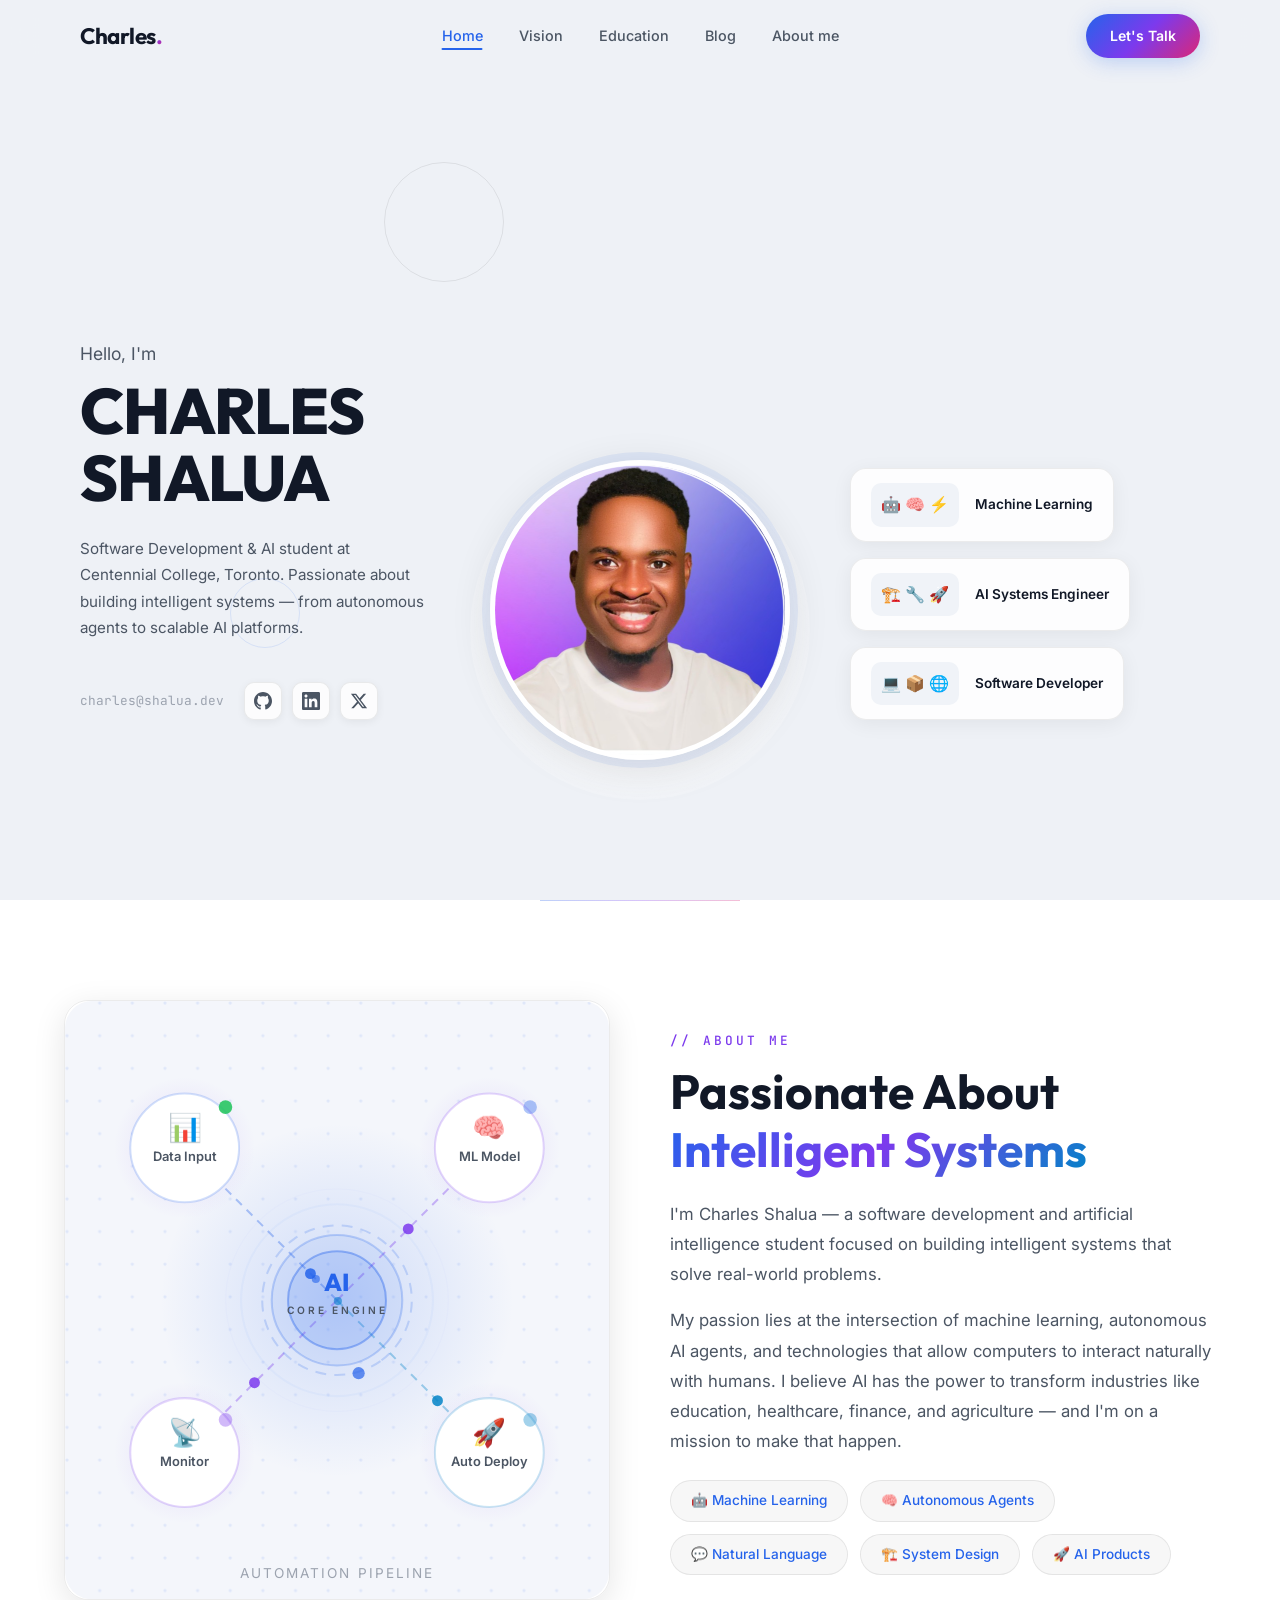
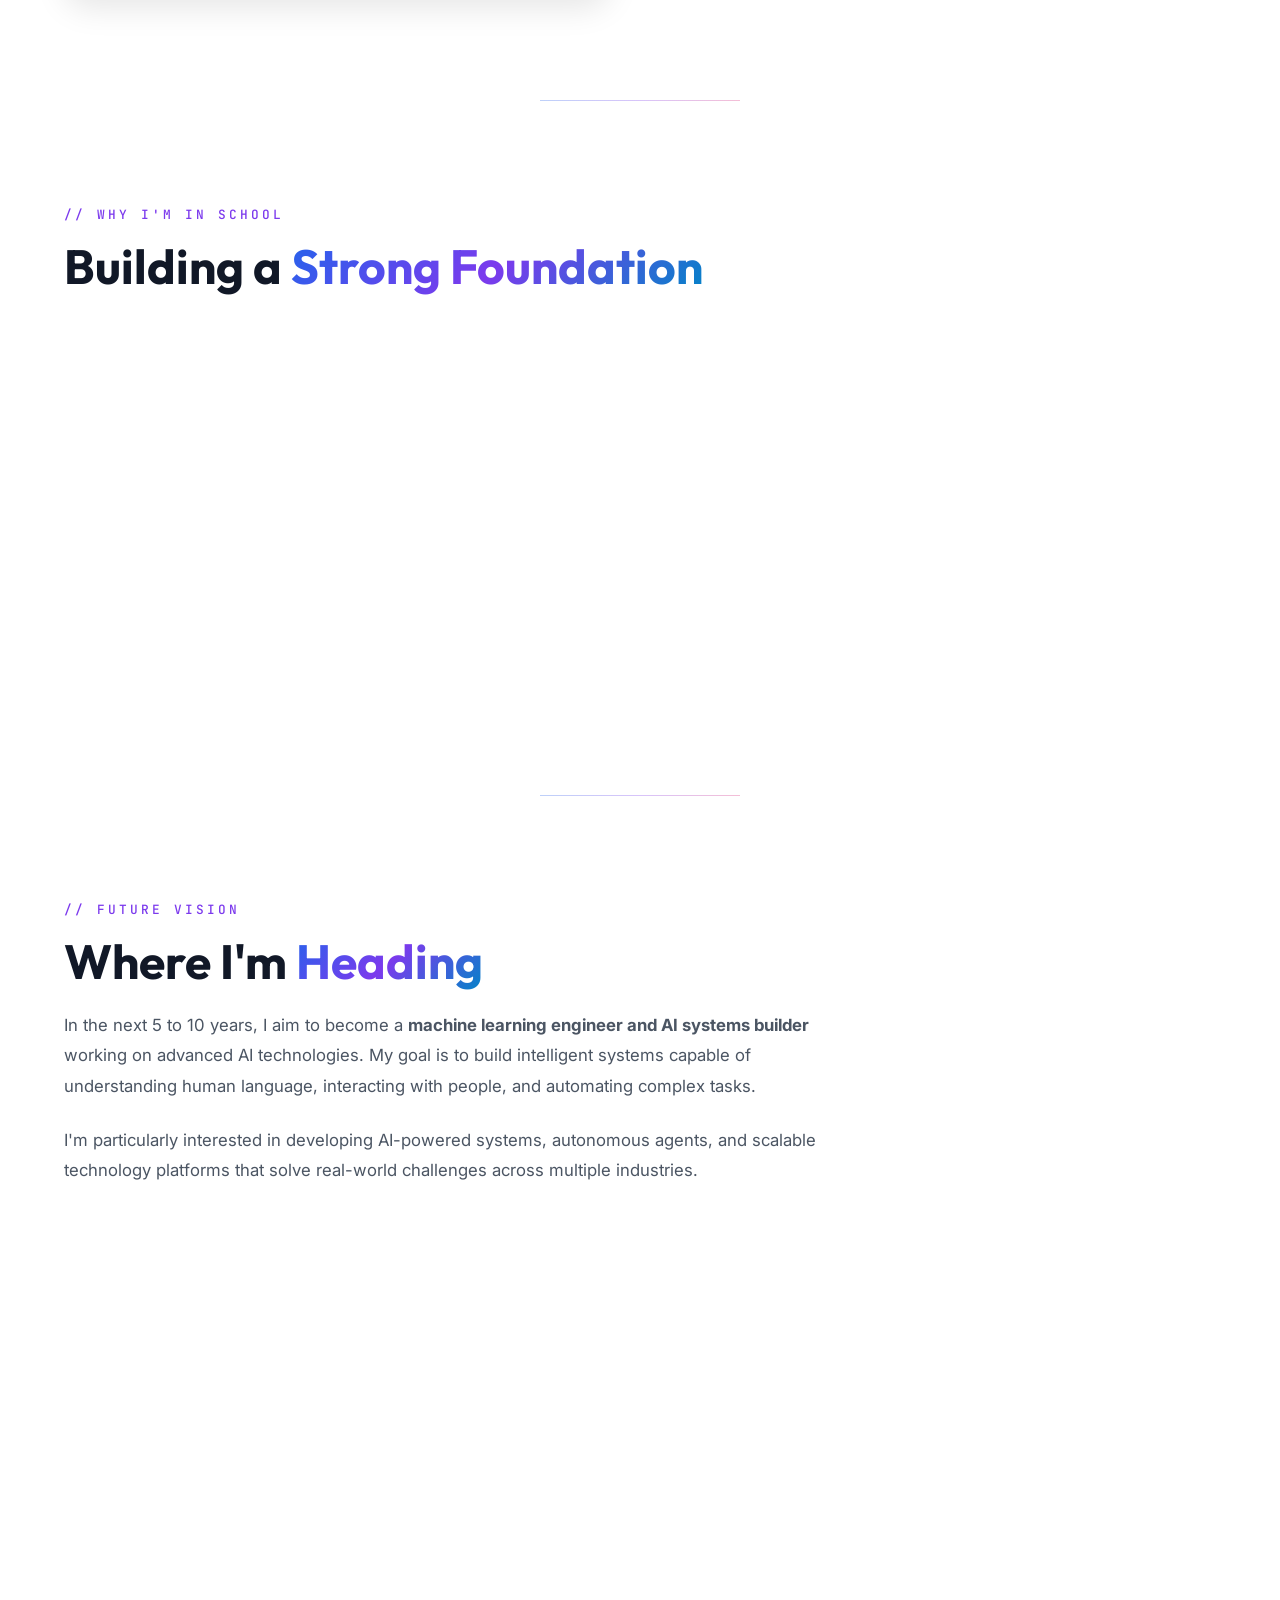
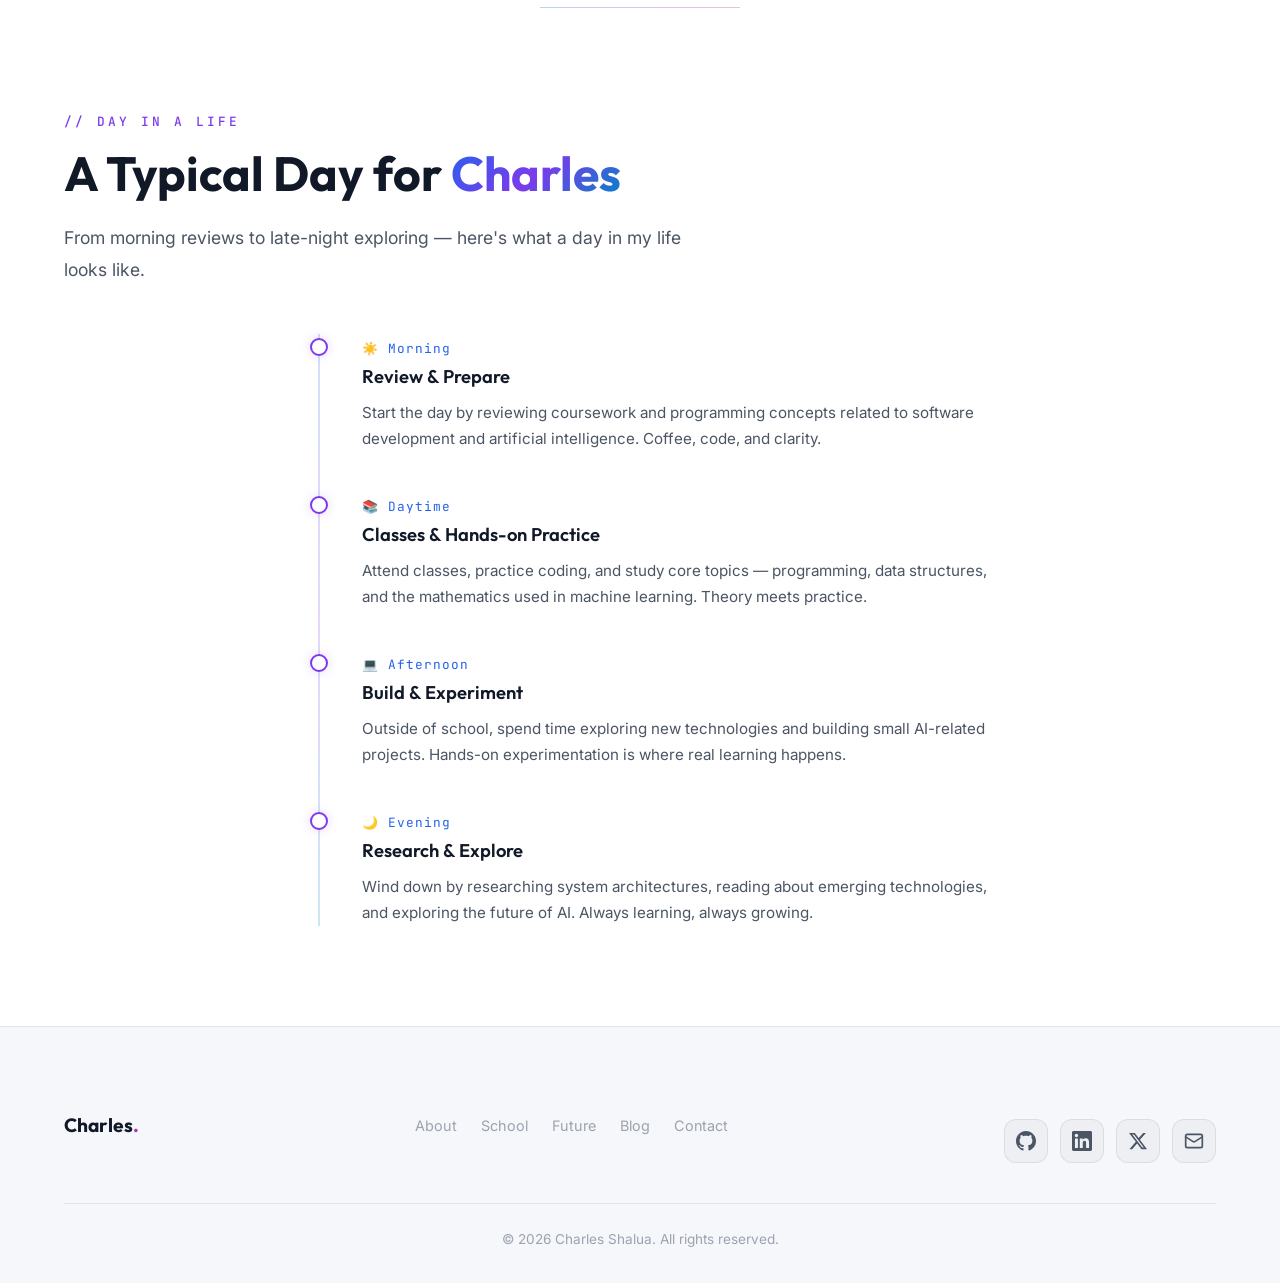
==== index.html @ 139188e3 "Initial commit — Charles Shalua Personal Website - Landing page with 3-column hero, automation anima" ====
<!DOCTYPE html>
<html lang="en">
<head>
  <meta charset="UTF-8">
  <meta name="viewport" content="width=device-width, initial-scale=1.0">
  <meta name="description" content="Charles Shalua — Software Development & AI student at Centennial College. Building intelligent systems that solve real-world problems.">
  <meta name="keywords" content="Charles Shalua, AI, Machine Learning, Software Development, Centennial College, Portfolio">
  <title>Charles Shalua — AI & Software Developer</title>
  <link rel="stylesheet" href="css/style.css">
  <!-- Emoji favicon -->
  <link rel="icon" href="data:image/svg+xml,<svg xmlns='http://www.w3.org/2000/svg' viewBox='0 0 100 100'><text y='.9em' font-size='90'>⚡</text></svg>">
</head>
<body>

  <!-- ===================== NAVIGATION ===================== -->
  <nav class="nav" id="nav">
    <div class="nav-inner">
      <a href="index.html" class="nav-logo">Charles<span>.</span></a>
      <ul class="nav-links" id="navLinks">
        <li><a href="#hero" class="active">Home</a></li>
        <li><a href="#future">Vision</a></li>
        <li><a href="#school">Education</a></li>
        <li><a href="blog.html">Blog</a></li>
        <li><a href="#about">About me</a></li>
      </ul>
      <a href="contact.html" class="btn btn-primary nav-cta">Let's Talk</a>
      <button class="nav-toggle" id="navToggle" aria-label="Toggle navigation">
        <span></span>
        <span></span>
        <span></span>
      </button>
    </div>
  </nav>

  <main id="main-content">

  <!-- ===================== HERO SECTION ===================== -->
  <section class="hero" id="hero">

    <!-- Decorative floating rings -->
    <div class="hero-ring hero-ring-1"></div>
    <div class="hero-ring hero-ring-2"></div>

    <!-- Left: Text content -->
    <div class="hero-left">
      <p class="hero-greeting">Hello, I'm</p>
      <h1 class="hero-name">CHARLES<br>SHALUA</h1>
      <p class="hero-bio">
        Software Development & AI student at Centennial College, Toronto. Passionate about building intelligent systems — from autonomous agents to scalable AI platforms.
      </p>
      <div class="hero-bottom-row">
        <span class="hero-email">charles@shalua.dev</span>
        <div class="hero-socials">
          <a href="#" class="hero-social-link" title="GitHub" aria-label="GitHub">
            <svg width="18" height="18" viewBox="0 0 24 24" fill="currentColor"><path d="M12 0c-6.626 0-12 5.373-12 12 0 5.302 3.438 9.8 8.207 11.387.599.111.793-.261.793-.577v-2.234c-3.338.726-4.033-1.416-4.033-1.416-.546-1.387-1.333-1.756-1.333-1.756-1.089-.745.083-.729.083-.729 1.205.084 1.839 1.237 1.839 1.237 1.07 1.834 2.807 1.304 3.492.997.107-.775.418-1.305.762-1.604-2.665-.305-5.467-1.334-5.467-5.931 0-1.311.469-2.381 1.236-3.221-.124-.303-.535-1.524.117-3.176 0 0 1.008-.322 3.301 1.23.957-.266 1.983-.399 3.003-.404 1.02.005 2.047.138 3.006.404 2.291-1.552 3.297-1.23 3.297-1.23.653 1.653.242 2.874.118 3.176.77.84 1.235 1.911 1.235 3.221 0 4.609-2.807 5.624-5.479 5.921.43.372.823 1.102.823 2.222v3.293c0 .319.192.694.801.576 4.765-1.589 8.199-6.086 8.199-11.386 0-6.627-5.373-12-12-12z"/></svg>
          </a>
          <a href="#" class="hero-social-link" title="LinkedIn" aria-label="LinkedIn">
            <svg width="18" height="18" viewBox="0 0 24 24" fill="currentColor"><path d="M20.447 20.452h-3.554v-5.569c0-1.328-.027-3.037-1.852-3.037-1.853 0-2.136 1.445-2.136 2.939v5.667H9.351V9h3.414v1.561h.046c.477-.9 1.637-1.85 3.37-1.85 3.601 0 4.267 2.37 4.267 5.455v6.286zM5.337 7.433c-1.144 0-2.063-.926-2.063-2.065 0-1.138.92-2.063 2.063-2.063 1.14 0 2.064.925 2.064 2.063 0 1.139-.925 2.065-2.064 2.065zm1.782 13.019H3.555V9h3.564v11.452zM22.225 0H1.771C.792 0 0 .774 0 1.729v20.542C0 23.227.792 24 1.771 24h20.451C23.2 24 24 23.227 24 22.271V1.729C24 .774 23.2 0 22.222 0h.003z"/></svg>
          </a>
          <a href="#" class="hero-social-link" title="Twitter / X" aria-label="Twitter / X">
            <svg width="18" height="18" viewBox="0 0 24 24" fill="currentColor"><path d="M18.244 2.25h3.308l-7.227 8.26 8.502 11.24H16.17l-5.214-6.817L4.99 21.75H1.68l7.73-8.835L1.254 2.25H8.08l4.713 6.231zm-1.161 17.52h1.833L7.084 4.126H5.117z"/></svg>
          </a>
        </div>
      </div>
    </div>

    <!-- Center: Portrait -->
    <div class="hero-center">
      <div class="hero-portrait-bg"></div>
      <img src="assets/images/dp.png" alt="Charles Shalua" class="hero-portrait">
    </div>

    <!-- Right: Skill cards -->
    <div class="hero-right">
      <div class="skill-card skill-card-1">
        <div class="skill-card-preview">
          <span class="skill-icon">🤖</span>
          <span class="skill-icon">🧠</span>
          <span class="skill-icon">⚡</span>
        </div>
        <span class="skill-label">Machine Learning</span>
      </div>
      <div class="skill-card skill-card-2">
        <div class="skill-card-preview">
          <span class="skill-icon">🏗️</span>
          <span class="skill-icon">🔧</span>
          <span class="skill-icon">🚀</span>
        </div>
        <span class="skill-label">AI Systems Engineer</span>
      </div>
      <div class="skill-card skill-card-3">
        <div class="skill-card-preview">
          <span class="skill-icon">💻</span>
          <span class="skill-icon">📦</span>
          <span class="skill-icon">🌐</span>
        </div>
        <span class="skill-label">Software Developer</span>
      </div>
    </div>

  </section>

  <!-- ===================== ABOUT SECTION ===================== -->
  <section id="about">
    <div class="container">
      <div class="about-grid">
        <div class="automation-wrapper reveal">
          <svg class="automation-svg" viewBox="0 0 400 440" xmlns="http://www.w3.org/2000/svg" aria-hidden="true" focusable="false">
            <defs>
              <pattern id="dot-grid" x="0" y="0" width="24" height="24" patternUnits="userSpaceOnUse">
                <circle cx="1.5" cy="1.5" r="1.2" fill="rgba(37,99,235,0.1)"/>
              </pattern>
              <radialGradient id="centerGlow" cx="50%" cy="50%" r="50%">
                <stop offset="0%" stop-color="rgba(37,99,235,0.18)"/>
                <stop offset="100%" stop-color="rgba(37,99,235,0)"/>
              </radialGradient>
              <radialGradient id="nodeGlow" cx="50%" cy="50%" r="50%">
                <stop offset="0%" stop-color="rgba(124,58,237,0.15)"/>
                <stop offset="100%" stop-color="rgba(124,58,237,0)"/>
              </radialGradient>
              <!-- Paths for dot travel (hidden) -->
              <path id="p1" d="M88 108 L200 220"/>
              <path id="p2" d="M312 108 L200 220"/>
              <path id="p3" d="M312 332 L200 220"/>
              <path id="p4" d="M88 332 L200 220"/>
              <path id="p1r" d="M200 220 L88 108"/>
              <path id="p2r" d="M200 220 L312 108"/>
              <path id="p3r" d="M200 220 L312 332"/>
              <path id="p4r" d="M200 220 L88 332"/>
            </defs>

            <!-- Background grid -->
            <rect width="400" height="440" rx="20" fill="#f4f6fb"/>
            <rect width="400" height="440" rx="20" fill="url(#dot-grid)"/>

            <!-- Center glow -->
            <circle cx="200" cy="220" r="130" fill="url(#centerGlow)"/>

            <!-- Connection lines -->
            <line x1="200" y1="220" x2="88" y2="108" stroke="#2563eb" stroke-width="1.5" stroke-dasharray="6 5" opacity="0.35"/>
            <line x1="200" y1="220" x2="312" y2="108" stroke="#7c3aed" stroke-width="1.5" stroke-dasharray="6 5" opacity="0.35"/>
            <line x1="200" y1="220" x2="312" y2="332" stroke="#0284c7" stroke-width="1.5" stroke-dasharray="6 5" opacity="0.35"/>
            <line x1="200" y1="220" x2="88" y2="332" stroke="#7c3aed" stroke-width="1.5" stroke-dasharray="6 5" opacity="0.35"/>

            <!-- Traveling dots on lines -->
            <circle r="4" fill="#2563eb" opacity="0.85"><animateMotion dur="2.2s" repeatCount="indefinite" begin="0s"><mpath href="#p1"/></animateMotion></circle>
            <circle r="4" fill="#7c3aed" opacity="0.85"><animateMotion dur="2.6s" repeatCount="indefinite" begin="0.6s"><mpath href="#p2r"/></animateMotion></circle>
            <circle r="4" fill="#0284c7" opacity="0.85"><animateMotion dur="2.4s" repeatCount="indefinite" begin="1s"><mpath href="#p3"/></animateMotion></circle>
            <circle r="4" fill="#7c3aed" opacity="0.85"><animateMotion dur="2.8s" repeatCount="indefinite" begin="0.3s"><mpath href="#p4r"/></animateMotion></circle>
            <circle r="3" fill="#2563eb" opacity="0.6"><animateMotion dur="3s" repeatCount="indefinite" begin="1.4s"><mpath href="#p1r"/></animateMotion></circle>
            <circle r="3" fill="#0284c7" opacity="0.6"><animateMotion dur="2.9s" repeatCount="indefinite" begin="1.8s"><mpath href="#p3r"/></animateMotion></circle>

            <!-- ── Outer nodes ── -->
            <!-- Node 1: Data Input (top-left) -->
            <circle cx="88" cy="108" r="52" fill="url(#nodeGlow)"/>
            <circle cx="88" cy="108" r="40" fill="white" stroke="rgba(37,99,235,0.2)" stroke-width="1.5"/>
            <text x="88" y="100" text-anchor="middle" font-size="20">📊</text>
            <text x="88" y="118" text-anchor="middle" font-size="9.5" fill="#4b5563" font-family="Inter,sans-serif" font-weight="600">Data Input</text>
            <!-- blinking status dot -->
            <circle cx="118" cy="78" r="5" fill="#22c55e"><animate attributeName="opacity" values="1;0.3;1" dur="2s" repeatCount="indefinite"/></circle>

            <!-- Node 2: ML Model (top-right) -->
            <circle cx="312" cy="108" r="52" fill="url(#nodeGlow)"/>
            <circle cx="312" cy="108" r="40" fill="white" stroke="rgba(124,58,237,0.2)" stroke-width="1.5"/>
            <text x="312" y="100" text-anchor="middle" font-size="20">🧠</text>
            <text x="312" y="118" text-anchor="middle" font-size="9.5" fill="#4b5563" font-family="Inter,sans-serif" font-weight="600">ML Model</text>
            <circle cx="342" cy="78" r="5" fill="#2563eb"><animate attributeName="opacity" values="1;0.3;1" dur="2.4s" repeatCount="indefinite" begin="0.5s"/></circle>

            <!-- Node 3: Auto Deploy (bottom-right) -->
            <circle cx="312" cy="332" r="52" fill="url(#nodeGlow)"/>
            <circle cx="312" cy="332" r="40" fill="white" stroke="rgba(2,132,199,0.2)" stroke-width="1.5"/>
            <text x="312" y="324" text-anchor="middle" font-size="20">🚀</text>
            <text x="312" y="342" text-anchor="middle" font-size="9.5" fill="#4b5563" font-family="Inter,sans-serif" font-weight="600">Auto Deploy</text>
            <circle cx="342" cy="308" r="5" fill="#0284c7"><animate attributeName="opacity" values="1;0.3;1" dur="1.8s" repeatCount="indefinite" begin="1s"/></circle>

            <!-- Node 4: Monitor (bottom-left) -->
            <circle cx="88" cy="332" r="52" fill="url(#nodeGlow)"/>
            <circle cx="88" cy="332" r="40" fill="white" stroke="rgba(124,58,237,0.2)" stroke-width="1.5"/>
            <text x="88" y="324" text-anchor="middle" font-size="20">📡</text>
            <text x="88" y="342" text-anchor="middle" font-size="9.5" fill="#4b5563" font-family="Inter,sans-serif" font-weight="600">Monitor</text>
            <circle cx="118" cy="308" r="5" fill="#7c3aed"><animate attributeName="opacity" values="1;0.3;1" dur="2.2s" repeatCount="indefinite" begin="0.8s"/></circle>

            <!-- ── Central AI Core node ── -->
            <!-- Pulsing outer rings -->
            <circle cx="200" cy="220" r="80" fill="none" stroke="rgba(37,99,235,0.08)" stroke-width="1">
              <animate attributeName="r" values="70;85;70" dur="3s" repeatCount="indefinite"/>
              <animate attributeName="opacity" values="0.6;0.1;0.6" dur="3s" repeatCount="indefinite"/>
            </circle>
            <circle cx="200" cy="220" r="65" fill="none" stroke="rgba(37,99,235,0.15)" stroke-width="1.5">
              <animate attributeName="r" values="60;72;60" dur="3s" repeatCount="indefinite" begin="0.5s"/>
              <animate attributeName="opacity" values="0.8;0.2;0.8" dur="3s" repeatCount="indefinite" begin="0.5s"/>
            </circle>

            <!-- Rotating dashed ring -->
            <circle cx="200" cy="220" r="55" fill="none" stroke="rgba(37,99,235,0.2)" stroke-width="1.5" stroke-dasharray="8 6">
              <animateTransform attributeName="transform" type="rotate" from="0 200 220" to="360 200 220" dur="12s" repeatCount="indefinite"/>
            </circle>

            <!-- Core circles -->
            <circle cx="200" cy="220" r="48" fill="rgba(37,99,235,0.07)" stroke="rgba(37,99,235,0.25)" stroke-width="1.5"/>
            <circle cx="200" cy="220" r="36" fill="rgba(37,99,235,0.12)" stroke="rgba(37,99,235,0.4)" stroke-width="1.5"/>

            <!-- AI text -->
            <text x="200" y="213" text-anchor="middle" font-size="18" font-weight="800" fill="#2563eb" font-family="Outfit,sans-serif">AI</text>
            <text x="200" y="230" text-anchor="middle" font-size="7.5" fill="#4b5563" font-family="Inter,sans-serif" font-weight="600" letter-spacing="2">CORE ENGINE</text>

            <!-- Small orbiting dot -->
            <circle r="4.5" fill="#2563eb" opacity="0.7">
              <animateMotion dur="4s" repeatCount="indefinite">
                <mpath href="#orbit"/>
              </animateMotion>
            </circle>
            <path id="orbit" d="M200 164 A56 56 0 1 1 199.99 164" style="display:none"/>

            <!-- Bottom label -->
            <text x="200" y="424" text-anchor="middle" font-size="10" fill="#9ca3af" font-family="Inter,sans-serif" letter-spacing="1.5">AUTOMATION PIPELINE</text>
          </svg>
        </div>
        <div class="about-text reveal reveal-delay-1">
          <span class="section-label">// About Me</span>
          <h2 class="section-title">Passionate About <span class="gradient-text">Intelligent Systems</span></h2>
          <p>
            I'm Charles Shalua — a software development and artificial intelligence student focused on building intelligent systems that solve real-world problems.
          </p>
          <p>
            My passion lies at the intersection of machine learning, autonomous AI agents, and technologies that allow computers to interact naturally with humans. I believe AI has the power to transform industries like education, healthcare, finance, and agriculture — and I'm on a mission to make that happen.
          </p>
          <div class="vision-highlights">
            <span class="highlight-tag">🤖 Machine Learning</span>
            <span class="highlight-tag">🧠 Autonomous Agents</span>
            <span class="highlight-tag">💬 Natural Language</span>
            <span class="highlight-tag">🏗️ System Design</span>
            <span class="highlight-tag">🚀 AI Products</span>
          </div>
        </div>
      </div>
    </div>
  </section>

  <!-- ===================== WHY SCHOOL SECTION ===================== -->
  <section id="school">
    <div class="container">
      <div class="reveal">
        <span class="section-label">// Why I'm in School</span>
        <h2 class="section-title">Building a <span class="gradient-text">Strong Foundation</span></h2>
      </div>

      <div class="cards-grid-2">
        <div class="glass-card reveal reveal-delay-1">
          <div class="glass-card-icon">🎓</div>
          <h3>Centennial College, Toronto</h3>
          <p>
            I'm currently studying in the <strong>Software Development and Artificial Intelligence Advanced Diploma</strong> program at Centennial College in Toronto, Canada. I'm in the early stages of the program, building strong foundations in programming, system design, and the mathematics required for AI and machine learning.
          </p>
        </div>

        <div class="glass-card reveal reveal-delay-2">
          <div class="glass-card-icon">🎯</div>
          <h3>My Motivation</h3>
          <p>
            I chose this program to build a strong technical foundation in computer science, programming, and artificial intelligence. My motivation is to develop the skills necessary to design and engineer intelligent systems that can operate in the real world. I see education as a tool to master the fundamentals that will allow me to create advanced AI technologies and impactful products.
          </p>
        </div>
      </div>
    </div>
  </section>

  <!-- ===================== FUTURE VISION SECTION ===================== -->
  <section id="future">
    <div class="container">
      <div class="reveal">
        <span class="section-label">// Future Vision</span>
        <h2 class="section-title">Where I'm <span class="gradient-text">Heading</span></h2>
      </div>

      <div class="vision-content reveal reveal-delay-1">
        <p>
          In the next 5 to 10 years, I aim to become a <strong>machine learning engineer and AI systems builder</strong> working on advanced AI technologies. My goal is to build intelligent systems capable of understanding human language, interacting with people, and automating complex tasks.
        </p>
        <p>
          I'm particularly interested in developing AI-powered systems, autonomous agents, and scalable technology platforms that solve real-world challenges across multiple industries.
        </p>
      </div>

      <div class="cards-grid reveal reveal-delay-2">
        <div class="glass-card">
          <div class="glass-card-icon">🧠</div>
          <h3>AI Systems Engineer</h3>
          <p>Design and build production-grade AI systems that understand, reason, and interact with the real world.</p>
        </div>
        <div class="glass-card">
          <div class="glass-card-icon">🤖</div>
          <h3>Autonomous Agents</h3>
          <p>Develop intelligent agents that can plan, decide, and execute complex tasks independently.</p>
        </div>
        <div class="glass-card">
          <div class="glass-card-icon">🌍</div>
          <h3>Real-World Impact</h3>
          <p>Build scalable AI platforms across education, healthcare, finance, and agriculture to drive meaningful change.</p>
        </div>
      </div>
    </div>
  </section>

  <!-- ===================== DAY IN A LIFE SECTION ===================== -->
  <section id="day-in-life">
    <div class="container">
      <div class="reveal">
        <span class="section-label">// Day in a Life</span>
        <h2 class="section-title">A Typical Day for <span class="gradient-text">Charles</span></h2>
        <p class="section-desc">From morning reviews to late-night exploring — here's what a day in my life looks like.</p>
      </div>

      <div class="timeline">
        <div class="timeline-item reveal">
          <div class="timeline-dot"></div>
          <span class="timeline-time">☀️ Morning</span>
          <h3>Review & Prepare</h3>
          <p>Start the day by reviewing coursework and programming concepts related to software development and artificial intelligence. Coffee, code, and clarity.</p>
        </div>

        <div class="timeline-item reveal reveal-delay-1">
          <div class="timeline-dot"></div>
          <span class="timeline-time">📚 Daytime</span>
          <h3>Classes & Hands-on Practice</h3>
          <p>Attend classes, practice coding, and study core topics — programming, data structures, and the mathematics used in machine learning. Theory meets practice.</p>
        </div>

        <div class="timeline-item reveal reveal-delay-2">
          <div class="timeline-dot"></div>
          <span class="timeline-time">💻 Afternoon</span>
          <h3>Build & Experiment</h3>
          <p>Outside of school, spend time exploring new technologies and building small AI-related projects. Hands-on experimentation is where real learning happens.</p>
        </div>

        <div class="timeline-item reveal reveal-delay-3">
          <div class="timeline-dot"></div>
          <span class="timeline-time">🌙 Evening</span>
          <h3>Research & Explore</h3>
          <p>Wind down by researching system architectures, reading about emerging technologies, and exploring the future of AI. Always learning, always growing.</p>
        </div>
      </div>
    </div>
  </section>

  </main><!-- #main-content -->

  <!-- ===================== FOOTER ===================== -->
  <footer class="footer">
    <div class="container">
      <div class="footer-inner">
        <div class="footer-logo">Charles<span>.</span></div>
        <ul class="footer-links">
          <li><a href="#about">About</a></li>
          <li><a href="#school">School</a></li>
          <li><a href="#future">Future</a></li>
          <li><a href="blog.html">Blog</a></li>
          <li><a href="contact.html">Contact</a></li>
        </ul>
        <div class="contact-socials">
          <a href="#" class="social-link" title="GitHub" aria-label="GitHub">
            <svg width="20" height="20" viewBox="0 0 24 24" fill="currentColor"><path d="M12 0c-6.626 0-12 5.373-12 12 0 5.302 3.438 9.8 8.207 11.387.599.111.793-.261.793-.577v-2.234c-3.338.726-4.033-1.416-4.033-1.416-.546-1.387-1.333-1.756-1.333-1.756-1.089-.745.083-.729.083-.729 1.205.084 1.839 1.237 1.839 1.237 1.07 1.834 2.807 1.304 3.492.997.107-.775.418-1.305.762-1.604-2.665-.305-5.467-1.334-5.467-5.931 0-1.311.469-2.381 1.236-3.221-.124-.303-.535-1.524.117-3.176 0 0 1.008-.322 3.301 1.23.957-.266 1.983-.399 3.003-.404 1.02.005 2.047.138 3.006.404 2.291-1.552 3.297-1.23 3.297-1.23.653 1.653.242 2.874.118 3.176.77.84 1.235 1.911 1.235 3.221 0 4.609-2.807 5.624-5.479 5.921.43.372.823 1.102.823 2.222v3.293c0 .319.192.694.801.576 4.765-1.589 8.199-6.086 8.199-11.386 0-6.627-5.373-12-12-12z"/></svg>
          </a>
          <a href="#" class="social-link" title="LinkedIn" aria-label="LinkedIn">
            <svg width="20" height="20" viewBox="0 0 24 24" fill="currentColor"><path d="M20.447 20.452h-3.554v-5.569c0-1.328-.027-3.037-1.852-3.037-1.853 0-2.136 1.445-2.136 2.939v5.667H9.351V9h3.414v1.561h.046c.477-.9 1.637-1.85 3.37-1.85 3.601 0 4.267 2.37 4.267 5.455v6.286zM5.337 7.433c-1.144 0-2.063-.926-2.063-2.065 0-1.138.92-2.063 2.063-2.063 1.14 0 2.064.925 2.064 2.063 0 1.139-.925 2.065-2.064 2.065zm1.782 13.019H3.555V9h3.564v11.452zM22.225 0H1.771C.792 0 0 .774 0 1.729v20.542C0 23.227.792 24 1.771 24h20.451C23.2 24 24 23.227 24 22.271V1.729C24 .774 23.2 0 22.222 0h.003z"/></svg>
          </a>
          <a href="#" class="social-link" title="Twitter / X" aria-label="Twitter / X">
            <svg width="20" height="20" viewBox="0 0 24 24" fill="currentColor"><path d="M18.244 2.25h3.308l-7.227 8.26 8.502 11.24H16.17l-5.214-6.817L4.99 21.75H1.68l7.73-8.835L1.254 2.25H8.08l4.713 6.231zm-1.161 17.52h1.833L7.084 4.126H5.117z"/></svg>
          </a>
          <a href="mailto:" class="social-link" title="Email" aria-label="Email">
            <svg width="20" height="20" viewBox="0 0 24 24" fill="none" stroke="currentColor" stroke-width="2" stroke-linecap="round" stroke-linejoin="round"><rect x="2" y="4" width="20" height="16" rx="2"/><path d="m22 7-8.97 5.7a1.94 1.94 0 0 1-2.06 0L2 7"/></svg>
          </a>
        </div>
      </div>
      <div class="footer-bottom">
        <p>&copy; 2026 Charles Shalua. All rights reserved.</p>
      </div>
    </div>
  </footer>

  <script src="js/main.js"></script>
</body>
</html>
---- css/style.css ----
/* ============================================================
   CHARLES SHALUA — Personal Page Design System
   Modern light-mode tech aesthetic
   ============================================================ */

/* ---------- Google Fonts ---------- */
@import url('https://fonts.googleapis.com/css2?family=Inter:wght@300;400;500;600;700&family=Outfit:wght@400;500;600;700;800&family=JetBrains+Mono:wght@400;500&display=swap');

/* ---------- CSS Custom Properties ---------- */
:root {
  /* Background & Surface */
  --bg-primary: #ffffff;
  --bg-secondary: #f5f7fb;
  --bg-card: rgba(255, 255, 255, 0.9);
  --bg-glass: rgba(0, 0, 0, 0.03);
  --bg-glass-hover: rgba(0, 0, 0, 0.06);

  /* Accent Colors */
  --accent-blue: #2563eb;
  --accent-purple: #7c3aed;
  --accent-neon: #0284c7;
  --accent-pink: #db2777;

  /* Gradients */
  --gradient-primary: linear-gradient(135deg, #2563eb 0%, #7c3aed 50%, #db2777 100%);
  --gradient-hero: linear-gradient(160deg, #f0f4ff 0%, #f5f0ff 40%, #fdf0f8 100%);
  --gradient-card: linear-gradient(135deg, rgba(37, 99, 235, 0.06) 0%, rgba(124, 58, 237, 0.06) 100%);
  --gradient-text: linear-gradient(135deg, #2563eb, #7c3aed, #0284c7);

  /* Text */
  --text-primary: #111827;
  --text-secondary: #4b5563;
  --text-muted: #9ca3af;

  /* Borders */
  --border-glass: rgba(0, 0, 0, 0.08);
  --border-glow: rgba(37, 99, 235, 0.25);

  /* Shadows */
  --shadow-sm: 0 2px 8px rgba(0, 0, 0, 0.06);
  --shadow-md: 0 8px 32px rgba(0, 0, 0, 0.1);
  --shadow-lg: 0 16px 64px rgba(0, 0, 0, 0.12);
  --shadow-glow: 0 0 40px rgba(37, 99, 235, 0.1);

  /* Typography */
  --font-body: 'Inter', -apple-system, BlinkMacSystemFont, sans-serif;
  --font-heading: 'Outfit', -apple-system, BlinkMacSystemFont, sans-serif;
  --font-mono: 'JetBrains Mono', 'Fira Code', monospace;

  /* Spacing */
  --section-padding: 100px 0;
  --container-width: 1200px;
  --nav-height: 72px;

  /* Transitions */
  --transition-fast: 0.2s cubic-bezier(0.4, 0, 0.2, 1);
  --transition-smooth: 0.4s cubic-bezier(0.4, 0, 0.2, 1);
  --transition-spring: 0.6s cubic-bezier(0.34, 1.56, 0.64, 1);
}

/* ---------- Reset & Base ---------- */
*, *::before, *::after {
  margin: 0;
  padding: 0;
  box-sizing: border-box;
}

html {
  scroll-behavior: smooth;
  font-size: 16px;
}

body {
  font-family: var(--font-body);
  background: var(--bg-primary);
  color: var(--text-primary);
  line-height: 1.7;
  overflow-x: hidden;
  -webkit-font-smoothing: antialiased;
  -moz-osx-font-smoothing: grayscale;
}

a {
  color: var(--accent-blue);
  text-decoration: none;
  transition: color var(--transition-fast);
}

a:hover {
  color: var(--accent-neon);
}

img {
  max-width: 100%;
  height: auto;
  display: block;
}

/* ---------- Utility Classes ---------- */
.container {
  max-width: var(--container-width);
  margin: 0 auto;
  padding: 0 24px;
}

.gradient-text {
  background: var(--gradient-text);
  -webkit-background-clip: text;
  background-clip: text;
  -webkit-text-fill-color: transparent;
}

.section-label {
  font-family: var(--font-mono);
  font-size: 0.8rem;
  font-weight: 500;
  letter-spacing: 3px;
  text-transform: uppercase;
  color: var(--accent-purple);
  margin-bottom: 12px;
  display: inline-block;
}

.section-title {
  font-family: var(--font-heading);
  font-size: clamp(2rem, 4vw, 3rem);
  font-weight: 700;
  line-height: 1.2;
  margin-bottom: 20px;
}

.section-desc {
  font-size: 1.1rem;
  color: var(--text-secondary);
  max-width: 640px;
  line-height: 1.8;
}

/* ---------- Scroll Reveal ---------- */
.reveal {
  opacity: 0;
  transform: translateY(40px);
  transition: opacity 0.8s cubic-bezier(0.4, 0, 0.2, 1),
              transform 0.8s cubic-bezier(0.4, 0, 0.2, 1);
}

.reveal.visible {
  opacity: 1;
  transform: translateY(0);
}

.reveal-delay-1 { transition-delay: 0.1s; }
.reveal-delay-2 { transition-delay: 0.2s; }
.reveal-delay-3 { transition-delay: 0.3s; }
.reveal-delay-4 { transition-delay: 0.4s; }

/* ============================================================
   NAVIGATION
   ============================================================ */
.nav {
  position: fixed;
  top: 0;
  left: 0;
  width: 100%;
  height: var(--nav-height);
  z-index: 1000;
  background: rgba(238, 241, 246, 0.85);
  backdrop-filter: blur(16px);
  -webkit-backdrop-filter: blur(16px);
  transition: background var(--transition-smooth),
              box-shadow var(--transition-smooth);
}

.nav.scrolled {
  background: rgba(255, 255, 255, 0.95);
  box-shadow: 0 1px 0 var(--border-glass), var(--shadow-sm);
}

.nav-inner {
  max-width: var(--container-width);
  margin: 0 auto;
  padding: 0 40px;
  height: 100%;
  display: flex;
  align-items: center;
  position: relative;
}

.nav-logo {
  font-family: var(--font-heading);
  font-size: 1.4rem;
  font-weight: 700;
  color: var(--text-primary);
  letter-spacing: -0.5px;
  flex-shrink: 0;
}

.nav-logo span {
  background: var(--gradient-primary);
  -webkit-background-clip: text;
  background-clip: text;
  -webkit-text-fill-color: transparent;
}

.nav-links {
  display: flex;
  align-items: center;
  gap: 36px;
  list-style: none;
  position: absolute;
  left: 50%;
  transform: translateX(-50%);
}

.nav-links a {
  font-size: 0.9rem;
  font-weight: 500;
  color: var(--text-secondary);
  position: relative;
  padding: 4px 0;
  transition: color var(--transition-fast);
}

.nav-links a::after {
  content: '';
  position: absolute;
  bottom: -2px;
  left: 0;
  width: 0;
  height: 2px;
  background: var(--accent-blue);
  border-radius: 2px;
  transition: width var(--transition-smooth);
}

.nav-links a:hover,
.nav-links a.active {
  color: var(--accent-blue);
}

.nav-links a:hover::after,
.nav-links a.active::after {
  width: 100%;
}

/* CTA button in nav */
.nav-cta {
  margin-left: auto;
  flex-shrink: 0;
}

.btn.nav-cta {
  padding: 10px 24px;
  font-size: 0.88rem;
  border-radius: 50px;
}

/* Hamburger */
.nav-toggle {
  display: none;
  flex-direction: column;
  gap: 5px;
  cursor: pointer;
  padding: 8px;
  background: none;
  border: none;
  margin-left: auto;
}

.nav-toggle span {
  display: block;
  width: 24px;
  height: 2px;
  background: var(--text-primary);
  border-radius: 2px;
  transition: transform var(--transition-fast), opacity var(--transition-fast);
}

.nav-toggle.active span:nth-child(1) {
  transform: translateY(7px) rotate(45deg);
}

.nav-toggle.active span:nth-child(2) {
  opacity: 0;
}

.nav-toggle.active span:nth-child(3) {
  transform: translateY(-7px) rotate(-45deg);
}

/* Mobile Nav */
@media (max-width: 900px) {
  .nav-toggle {
    display: flex;
  }

  .nav-cta {
    display: none;
  }

  .nav-links {
    position: fixed;
    top: var(--nav-height);
    left: 0;
    width: 100%;
    flex-direction: column;
    background: rgba(255, 255, 255, 0.97);
    backdrop-filter: blur(20px);
    -webkit-backdrop-filter: blur(20px);
    padding: 24px;
    gap: 16px;
    transform: translateY(-100%);
    opacity: 0;
    pointer-events: none;
    transition: transform var(--transition-smooth), opacity var(--transition-smooth);
    border-bottom: 1px solid var(--border-glass);
  }

  .nav-links.open {
    transform: translateY(0);
    opacity: 1;
    pointer-events: all;
  }

  .nav-links a {
    font-size: 1.1rem;
    padding: 8px 0;
  }
}

/* ============================================================
   HERO SECTION — 3-Column Layout
   ============================================================ */
.hero {
  position: relative;
  min-height: 100vh;
  display: grid;
  grid-template-columns: 1fr auto 1fr;
  align-items: end;
  background: #eef1f6;
  overflow: hidden;
  padding-top: var(--nav-height);
  padding-left: 80px;
  padding-right: 80px;
  gap: 40px;
}

/* Decorative floating rings */
.hero-ring {
  position: absolute;
  border-radius: 50%;
  border: 1.5px solid rgba(0, 0, 0, 0.08);
  pointer-events: none;
}

.hero-ring-1 {
  width: 120px;
  height: 120px;
  top: 18%;
  left: 30%;
  animation: ringFloat 7s ease-in-out infinite;
}

.hero-ring-2 {
  width: 70px;
  height: 70px;
  bottom: 28%;
  left: 18%;
  animation: ringFloat 9s ease-in-out infinite reverse;
  border-color: rgba(37, 99, 235, 0.12);
}

@keyframes ringFloat {
  0%, 100% { transform: translateY(0px) rotate(0deg); }
  50% { transform: translateY(-18px) rotate(15deg); }
}

/* ---------- Left Column ---------- */
.hero-left {
  padding-bottom: 80px;
  animation: fadeInLeft 0.9s ease-out both;
}

.hero-greeting {
  font-family: var(--font-body);
  font-size: 1.1rem;
  font-weight: 400;
  color: var(--text-secondary);
  margin-bottom: 8px;
}

.hero-name {
  font-family: var(--font-heading);
  font-size: clamp(2.8rem, 5vw, 4.2rem);
  font-weight: 800;
  line-height: 1.05;
  color: var(--text-primary);
  letter-spacing: -1px;
  margin-bottom: 24px;
}

.hero-bio {
  font-size: 0.95rem;
  color: var(--text-secondary);
  line-height: 1.75;
  max-width: 360px;
  margin-bottom: 40px;
}

.hero-bottom-row {
  display: flex;
  align-items: center;
  gap: 20px;
  flex-wrap: wrap;
}

.hero-email {
  font-family: var(--font-mono);
  font-size: 0.8rem;
  color: var(--text-muted);
}

.hero-socials {
  display: flex;
  gap: 10px;
}

.hero-social-link {
  width: 38px;
  height: 38px;
  border-radius: 10px;
  background: rgba(255, 255, 255, 0.8);
  border: 1px solid var(--border-glass);
  display: flex;
  align-items: center;
  justify-content: center;
  color: var(--text-secondary);
  transition: all var(--transition-fast);
  box-shadow: var(--shadow-sm);
}

.hero-social-link:hover {
  color: var(--accent-blue);
  border-color: var(--accent-blue);
  transform: translateY(-2px);
}

/* ---------- Center Column (Portrait) ---------- */
.hero-center {
  position: relative;
  display: flex;
  justify-content: center;
  align-items: flex-end;
  width: 340px;
  animation: fadeInUp 0.9s ease-out 0.1s both;
}

.hero-portrait-bg {
  position: absolute;
  bottom: 50%;
  left: 50%;
  transform: translate(-50%, 50%);
  width: 340px;
  height: 340px;
  background: radial-gradient(circle, rgba(255,255,255,0.9) 40%, rgba(238,241,246,0) 80%);
  border-radius: 50%;
  z-index: 0;
}

.hero-portrait {
  position: relative;
  z-index: 1;
  width: 300px;
  height: 300px;
  object-fit: cover;
  object-position: top center;
  display: block;
  border-radius: 50%;
  border: 5px solid rgba(255, 255, 255, 0.9);
  box-shadow: 0 8px 40px rgba(0, 0, 0, 0.12), 0 0 0 8px rgba(37, 99, 235, 0.08);
  margin-bottom: 40px;
}

/* ---------- Right Column (Skill Cards) ---------- */
.hero-right {
  display: flex;
  flex-direction: column;
  gap: 16px;
  padding-bottom: 80px;
  align-items: flex-start;
  animation: fadeInRight 0.9s ease-out 0.2s both;
}

.skill-card {
  background: rgba(255, 255, 255, 0.85);
  border: 1px solid rgba(0, 0, 0, 0.07);
  border-radius: 16px;
  padding: 14px 20px;
  display: flex;
  align-items: center;
  gap: 16px;
  box-shadow: 0 4px 20px rgba(0, 0, 0, 0.06);
  backdrop-filter: blur(10px);
  -webkit-backdrop-filter: blur(10px);
  transition: transform var(--transition-fast), box-shadow var(--transition-fast);
  min-width: 220px;
}

.skill-card:hover {
  transform: translateY(-3px);
  box-shadow: 0 8px 30px rgba(0, 0, 0, 0.1);
}

.skill-card-1 { animation: floatCard 6s ease-in-out infinite; }
.skill-card-2 { animation: floatCard 6s ease-in-out infinite 1.5s; }
.skill-card-3 { animation: floatCard 6s ease-in-out infinite 3s; }

@keyframes floatCard {
  0%, 100% { transform: translateY(0); }
  50% { transform: translateY(-6px); }
}

.skill-card-preview {
  display: flex;
  gap: 4px;
  background: #f0f3f8;
  border-radius: 10px;
  padding: 8px 10px;
}

.skill-icon {
  font-size: 1rem;
}

.skill-label {
  font-size: 0.85rem;
  font-weight: 600;
  color: var(--text-primary);
  white-space: nowrap;
}

/* Arrow connector on skill cards */
.skill-card::before {
  content: '→';
  position: absolute;
  right: -24px;
  font-size: 0.9rem;
  color: var(--text-muted);
  display: none;
}

@keyframes fadeInUp {
  from { opacity: 0; transform: translateY(30px); }
  to { opacity: 1; transform: translateY(0); }
}

@keyframes fadeInLeft {
  from { opacity: 0; transform: translateX(-30px); }
  to { opacity: 1; transform: translateX(0); }
}

@keyframes fadeInRight {
  from { opacity: 0; transform: translateX(30px); }
  to { opacity: 1; transform: translateX(0); }
}

/* Hero responsive */
@media (max-width: 1024px) {
  .hero {
    grid-template-columns: 1fr;
    grid-template-rows: auto auto auto;
    align-items: center;
    justify-items: center;
    padding: calc(var(--nav-height) + 40px) 24px 60px;
    text-align: center;
    gap: 32px;
  }

  .hero-left {
    padding-bottom: 0;
    order: 2;
  }

  .hero-center {
    order: 1;
    width: 220px;
  }

  .hero-portrait {
    width: 220px;
    height: 220px;
    margin-bottom: 0;
  }

  .hero-portrait-bg {
    width: 260px;
    height: 260px;
  }

  .hero-right {
    order: 3;
    padding-bottom: 0;
    align-items: center;
    flex-direction: row;
    flex-wrap: wrap;
    justify-content: center;
  }

  .hero-bio {
    max-width: 100%;
  }

  .hero-bottom-row {
    justify-content: center;
  }

  .hero-ring { display: none; }
}

/* ---------- Buttons ---------- */
.btn {
  display: inline-flex;
  align-items: center;
  gap: 8px;
  padding: 14px 32px;
  border-radius: 12px;
  font-family: var(--font-body);
  font-size: 0.95rem;
  font-weight: 600;
  cursor: pointer;
  border: none;
  transition: transform var(--transition-fast),
              box-shadow var(--transition-fast),
              background var(--transition-fast);
}

.btn:hover {
  transform: translateY(-2px);
}

.btn-primary {
  background: var(--gradient-primary);
  color: #fff;
  box-shadow: 0 4px 20px rgba(37, 99, 235, 0.25);
}

.btn-primary:hover {
  box-shadow: 0 8px 32px rgba(37, 99, 235, 0.35);
  color: #fff;
}

.btn-ghost {
  background: var(--bg-glass);
  color: var(--text-primary);
  border: 1px solid var(--border-glass);
  backdrop-filter: blur(10px);
}

.btn-ghost:hover {
  background: var(--bg-glass-hover);
  border-color: var(--border-glow);
  box-shadow: var(--shadow-glow);
  color: var(--text-primary);
}

/* ============================================================
   SECTIONS (ABOUT, SCHOOL, FUTURE, DAY-IN-LIFE)
   ============================================================ */
section {
  padding: var(--section-padding);
  position: relative;
}

/* Section divider glow */
section + section::before {
  content: '';
  position: absolute;
  top: 0;
  left: 50%;
  transform: translateX(-50%);
  width: 200px;
  height: 1px;
  background: var(--gradient-primary);
  opacity: 0.3;
}

/* ---------- About Section ---------- */
.about-grid {
  display: grid;
  grid-template-columns: 1fr 1fr;
  gap: 60px;
  align-items: center;
}

.automation-wrapper {
  position: relative;
  border-radius: 24px;
  overflow: hidden;
  box-shadow: var(--shadow-md);
  border: 1px solid var(--border-glass);
}

.automation-svg {
  width: 100%;
  height: auto;
  display: block;
}

.about-text p {
  color: var(--text-secondary);
  font-size: 1.05rem;
  line-height: 1.8;
  margin-bottom: 16px;
}

/* ---------- Glass Card ---------- */
.glass-card {
  background: var(--bg-card);
  border: 1px solid var(--border-glass);
  border-radius: 20px;
  padding: 36px;
  backdrop-filter: blur(16px);
  -webkit-backdrop-filter: blur(16px);
  transition: transform var(--transition-smooth),
              border-color var(--transition-smooth),
              box-shadow var(--transition-smooth);
}

.glass-card:hover {
  transform: translateY(-4px);
  border-color: var(--border-glow);
  box-shadow: var(--shadow-glow);
}

.glass-card-icon {
  width: 56px;
  height: 56px;
  border-radius: 14px;
  background: var(--gradient-card);
  border: 1px solid var(--border-glass);
  display: flex;
  align-items: center;
  justify-content: center;
  font-size: 1.5rem;
  margin-bottom: 20px;
}

.glass-card h3 {
  font-family: var(--font-heading);
  font-size: 1.25rem;
  font-weight: 600;
  margin-bottom: 12px;
}

.glass-card p {
  color: var(--text-secondary);
  font-size: 0.95rem;
  line-height: 1.7;
}

/* Card grid layouts */
.cards-grid {
  display: grid;
  grid-template-columns: repeat(auto-fit, minmax(300px, 1fr));
  gap: 24px;
  margin-top: 48px;
}

.cards-grid-2 {
  display: grid;
  grid-template-columns: repeat(auto-fit, minmax(380px, 1fr));
  gap: 24px;
  margin-top: 48px;
}

/* ---------- School / Future Section ---------- */
.vision-content {
  max-width: 800px;
}

.vision-content p {
  color: var(--text-secondary);
  font-size: 1.05rem;
  line-height: 1.8;
  margin-bottom: 24px;
}

.vision-highlights {
  display: flex;
  flex-wrap: wrap;
  gap: 12px;
  margin-top: 24px;
}

.highlight-tag {
  padding: 8px 20px;
  background: var(--bg-glass);
  border: 1px solid var(--border-glass);
  border-radius: 100px;
  font-size: 0.85rem;
  color: var(--accent-blue);
  font-weight: 500;
  transition: all var(--transition-fast);
}

.highlight-tag:hover {
  border-color: var(--accent-blue);
  background: rgba(37, 99, 235, 0.08);
}

/* ---------- Day In Life Timeline ---------- */
.timeline {
  position: relative;
  max-width: 700px;
  margin: 48px auto 0;
}

.timeline::before {
  content: '';
  position: absolute;
  left: 28px;
  top: 0;
  bottom: 0;
  width: 2px;
  background: linear-gradient(to bottom, var(--accent-blue), var(--accent-purple), var(--accent-neon));
  opacity: 0.2;
}

.timeline-item {
  position: relative;
  padding-left: 72px;
  padding-bottom: 40px;
}

.timeline-item:last-child {
  padding-bottom: 0;
}

.timeline-dot {
  position: absolute;
  left: 20px;
  top: 4px;
  width: 18px;
  height: 18px;
  border-radius: 50%;
  background: var(--bg-primary);
  border: 2px solid var(--accent-purple);
  box-shadow: 0 0 12px rgba(124, 58, 237, 0.2);
  z-index: 1;
}

.timeline-time {
  font-family: var(--font-mono);
  font-size: 0.8rem;
  color: var(--accent-blue);
  letter-spacing: 1px;
  margin-bottom: 8px;
}

.timeline-item h3 {
  font-family: var(--font-heading);
  font-size: 1.15rem;
  font-weight: 600;
  margin-bottom: 8px;
}

.timeline-item p {
  color: var(--text-secondary);
  font-size: 0.95rem;
  line-height: 1.7;
}

/* ============================================================
   BLOG PAGE
   ============================================================ */
.page-header {
  padding: calc(var(--nav-height) + 60px) 0 60px;
  text-align: center;
  background: var(--gradient-hero);
  position: relative;
  overflow: hidden;
}

.page-header::before {
  content: '';
  position: absolute;
  inset: 0;
  background-image:
    linear-gradient(rgba(0, 0, 0, 0.04) 1px, transparent 1px),
    linear-gradient(90deg, rgba(0, 0, 0, 0.04) 1px, transparent 1px);
  background-size: 60px 60px;
}

.page-header .container {
  position: relative;
  z-index: 2;
}

/* Blog Cards */
.blog-grid {
  display: grid;
  grid-template-columns: repeat(auto-fill, minmax(340px, 1fr));
  gap: 28px;
  margin-top: 48px;
}

.blog-card {
  background: var(--bg-card);
  border: 1px solid var(--border-glass);
  border-radius: 20px;
  overflow: hidden;
  backdrop-filter: blur(16px);
  -webkit-backdrop-filter: blur(16px);
  transition: transform var(--transition-smooth),
              border-color var(--transition-smooth),
              box-shadow var(--transition-smooth);
  cursor: pointer;
}

.blog-card:hover {
  transform: translateY(-6px);
  border-color: var(--border-glow);
  box-shadow: var(--shadow-glow);
}

.blog-card-image {
  width: 100%;
  height: 200px;
  object-fit: cover;
}

.blog-card-body {
  padding: 28px;
}

.blog-card-meta {
  display: flex;
  align-items: center;
  gap: 12px;
  margin-bottom: 12px;
}

.blog-card-tag {
  font-family: var(--font-mono);
  font-size: 0.7rem;
  font-weight: 500;
  letter-spacing: 1px;
  text-transform: uppercase;
  color: var(--accent-purple);
  padding: 4px 12px;
  background: rgba(124, 58, 237, 0.08);
  border-radius: 6px;
}

.blog-card-date {
  font-size: 0.8rem;
  color: var(--text-muted);
}

.blog-card-title {
  font-family: var(--font-heading);
  font-size: 1.2rem;
  font-weight: 600;
  margin-bottom: 10px;
  line-height: 1.4;
  color: var(--text-primary);
  transition: color var(--transition-fast);
}

.blog-card:hover .blog-card-title {
  color: var(--accent-blue);
}

.blog-card-excerpt {
  font-size: 0.9rem;
  color: var(--text-secondary);
  line-height: 1.6;
}

.blog-card-link {
  display: inline-flex;
  align-items: center;
  gap: 6px;
  margin-top: 16px;
  font-size: 0.85rem;
  font-weight: 600;
  color: var(--accent-blue);
  transition: gap var(--transition-fast);
}

.blog-card:hover .blog-card-link {
  gap: 10px;
}

/* Blog Article Page */
.article-content {
  max-width: 760px;
  margin: 0 auto;
  padding: 60px 24px 100px;
}

.article-content h1 {
  font-family: var(--font-heading);
  font-size: clamp(2rem, 4vw, 2.8rem);
  font-weight: 700;
  line-height: 1.3;
  margin-bottom: 16px;
}

.article-meta {
  display: flex;
  align-items: center;
  gap: 16px;
  color: var(--text-muted);
  font-size: 0.9rem;
  margin-bottom: 40px;
  padding-bottom: 40px;
  border-bottom: 1px solid var(--border-glass);
}

.article-body h2 {
  font-family: var(--font-heading);
  font-size: 1.6rem;
  font-weight: 600;
  margin: 48px 0 16px;
}

.article-body h3 {
  font-family: var(--font-heading);
  font-size: 1.25rem;
  font-weight: 600;
  margin: 32px 0 12px;
}

.article-body p {
  color: var(--text-secondary);
  font-size: 1.05rem;
  line-height: 1.9;
  margin-bottom: 20px;
}

.article-body ul, .article-body ol {
  color: var(--text-secondary);
  font-size: 1.05rem;
  line-height: 1.9;
  margin-bottom: 20px;
  padding-left: 24px;
}

.article-body code {
  font-family: var(--font-mono);
  font-size: 0.9em;
  padding: 2px 8px;
  background: rgba(37, 99, 235, 0.06);
  border: 1px solid rgba(37, 99, 235, 0.15);
  border-radius: 6px;
  color: var(--accent-blue);
}

.article-body pre {
  background: var(--bg-secondary);
  border: 1px solid var(--border-glass);
  border-radius: 12px;
  padding: 24px;
  overflow-x: auto;
  margin-bottom: 24px;
}

.article-body pre code {
  background: none;
  border: none;
  padding: 0;
}

.article-body blockquote {
  border-left: 3px solid var(--accent-purple);
  padding: 16px 24px;
  margin: 24px 0;
  background: var(--bg-glass);
  border-radius: 0 12px 12px 0;
  color: var(--text-secondary);
  font-style: italic;
}

/* ============================================================
   CONTACT PAGE
   ============================================================ */
.contact-grid {
  display: grid;
  grid-template-columns: 1fr 1.2fr;
  gap: 48px;
  align-items: start;
  margin-top: 48px;
}

.contact-info h3 {
  font-family: var(--font-heading);
  font-size: 1.3rem;
  font-weight: 600;
  margin-bottom: 16px;
}

.contact-info p {
  color: var(--text-secondary);
  font-size: 1rem;
  line-height: 1.7;
  margin-bottom: 32px;
}

.contact-info-item {
  display: flex;
  align-items: center;
  gap: 16px;
  margin-bottom: 20px;
}

.contact-info-icon {
  width: 48px;
  height: 48px;
  border-radius: 12px;
  background: var(--gradient-card);
  border: 1px solid var(--border-glass);
  display: flex;
  align-items: center;
  justify-content: center;
  font-size: 1.2rem;
  flex-shrink: 0;
}

.contact-info-text span {
  display: block;
  font-size: 0.8rem;
  color: var(--text-muted);
  text-transform: uppercase;
  letter-spacing: 1px;
  margin-bottom: 2px;
}

.contact-info-text a,
.contact-info-text p {
  font-size: 0.95rem;
  color: var(--text-primary);
  margin: 0;
}

/* Contact Form */
.contact-form {
  display: flex;
  flex-direction: column;
  gap: 20px;
}

.form-group {
  display: flex;
  flex-direction: column;
  gap: 8px;
}

.form-group label {
  font-size: 0.85rem;
  font-weight: 500;
  color: var(--text-secondary);
  letter-spacing: 0.5px;
}

.form-group input,
.form-group select,
.form-group textarea {
  padding: 14px 18px;
  background: var(--bg-glass);
  border: 1px solid var(--border-glass);
  border-radius: 12px;
  color: var(--text-primary);
  font-family: var(--font-body);
  font-size: 0.95rem;
  transition: border-color var(--transition-fast), box-shadow var(--transition-fast);
  outline: none;
}

.form-group input:focus,
.form-group select:focus,
.form-group textarea:focus {
  border-color: var(--accent-blue);
  box-shadow: 0 0 0 3px rgba(37, 99, 235, 0.12);
}

.form-group input::placeholder,
.form-group textarea::placeholder {
  color: var(--text-muted);
}

.form-group textarea {
  min-height: 140px;
  resize: vertical;
}

.form-group select {
  cursor: pointer;
  appearance: none;
  background-image: url("data:image/svg+xml,%3Csvg xmlns='http://www.w3.org/2000/svg' width='12' height='12' fill='%239ca3af' viewBox='0 0 16 16'%3E%3Cpath d='M8 11L3 6h10z'/%3E%3C/svg%3E");
  background-repeat: no-repeat;
  background-position: right 16px center;
}

.form-group select option {
  background: var(--bg-primary);
  color: var(--text-primary);
}

.form-error {
  font-size: 0.8rem;
  color: #ef4444;
  display: none;
}

.form-group.error input,
.form-group.error textarea,
.form-group.error select {
  border-color: #ef4444;
}

.form-group.error .form-error {
  display: block;
}

/* Honeypot - hidden from real users */
.form-hp {
  position: absolute;
  left: -9999px;
  opacity: 0;
  height: 0;
  overflow: hidden;
}

/* Form success message */
.form-success {
  display: none;
  text-align: center;
  padding: 48px 32px;
}

.form-success.show {
  display: block;
  animation: fadeInUp 0.6s ease-out;
}

.form-success-icon {
  font-size: 3rem;
  margin-bottom: 16px;
}

.form-success h3 {
  font-family: var(--font-heading);
  font-size: 1.4rem;
  font-weight: 600;
  margin-bottom: 8px;
}

.form-success p {
  color: var(--text-secondary);
}

/* Social links in contact */
.contact-socials {
  display: flex;
  gap: 12px;
  margin-top: 32px;
}

.social-link {
  width: 44px;
  height: 44px;
  border-radius: 12px;
  background: var(--bg-glass);
  border: 1px solid var(--border-glass);
  display: flex;
  align-items: center;
  justify-content: center;
  color: var(--text-secondary);
  font-size: 1.1rem;
  transition: all var(--transition-fast);
}

.social-link:hover {
  border-color: var(--accent-blue);
  color: var(--accent-blue);
  background: rgba(37, 99, 235, 0.08);
  transform: translateY(-2px);
}

/* ============================================================
   FOOTER
   ============================================================ */
.footer {
  padding: 60px 0 32px;
  border-top: 1px solid var(--border-glass);
  background: var(--bg-secondary);
}

.footer-inner {
  display: flex;
  justify-content: space-between;
  align-items: center;
  flex-wrap: wrap;
  gap: 24px;
}

.footer-logo {
  font-family: var(--font-heading);
  font-size: 1.2rem;
  font-weight: 700;
  color: var(--text-primary);
}

.footer-logo span {
  background: var(--gradient-primary);
  -webkit-background-clip: text;
  background-clip: text;
  -webkit-text-fill-color: transparent;
}

.footer-links {
  display: flex;
  gap: 24px;
  list-style: none;
}

.footer-links a {
  font-size: 0.9rem;
  color: var(--text-muted);
  transition: color var(--transition-fast);
}

.footer-links a:hover {
  color: var(--text-primary);
}

.footer-bottom {
  text-align: center;
  margin-top: 40px;
  padding-top: 24px;
  border-top: 1px solid var(--border-glass);
  color: var(--text-muted);
  font-size: 0.85rem;
}

/* ============================================================
   RESPONSIVE
   ============================================================ */
@media (max-width: 1024px) {
  .about-grid {
    grid-template-columns: 1fr;
    gap: 40px;
  }

  .contact-grid {
    grid-template-columns: 1fr;
  }
}

@media (max-width: 768px) {
  :root {
    --section-padding: 70px 0;
  }

  .hero-name {
    font-size: clamp(2.2rem, 8vw, 3.5rem);
  }

  .cards-grid {
    grid-template-columns: 1fr;
  }

  .cards-grid-2 {
    grid-template-columns: 1fr;
  }

  .blog-grid {
    grid-template-columns: 1fr;
  }

  .footer-inner {
    flex-direction: column;
    text-align: center;
  }
}

@media (max-width: 480px) {
  .container {
    padding: 0 16px;
  }

  .glass-card {
    padding: 24px;
  }

  .hero-cta {
    flex-direction: column;
    align-items: center;
  }

  .btn {
    width: 100%;
    justify-content: center;
  }
}

/* ============================================================
   LOADING / SKELETON STATES
   ============================================================ */
.skeleton {
  background: linear-gradient(90deg, var(--bg-glass) 25%, var(--bg-glass-hover) 50%, var(--bg-glass) 75%);
  background-size: 200% 100%;
  animation: shimmer 1.5s infinite;
  border-radius: 8px;
}

@keyframes shimmer {
  0% { background-position: 200% 0; }
  100% { background-position: -200% 0; }
}

/* Blog search bar */
.blog-search {
  max-width: 480px;
  margin: 0 auto;
  position: relative;
}

.blog-search input {
  width: 100%;
  padding: 14px 18px 14px 48px;
  background: var(--bg-glass);
  border: 1px solid var(--border-glass);
  border-radius: 12px;
  color: var(--text-primary);
  font-family: var(--font-body);
  font-size: 0.95rem;
  outline: none;
  transition: border-color var(--transition-fast), box-shadow var(--transition-fast);
}

.blog-search input:focus {
  border-color: var(--accent-blue);
  box-shadow: 0 0 0 3px rgba(37, 99, 235, 0.12);
}

.blog-search input::placeholder {
  color: var(--text-muted);
}

.blog-search-icon {
  position: absolute;
  left: 16px;
  top: 50%;
  transform: translateY(-50%);
  color: var(--text-muted);
  font-size: 1rem;
  pointer-events: none;
}

/* No results */
.no-results {
  text-align: center;
  padding: 60px 20px;
  color: var(--text-muted);
}

.no-results h3 {
  font-family: var(--font-heading);
  font-size: 1.3rem;
  margin-bottom: 8px;
  color: var(--text-secondary);
}

/* ============================================================
   UTILITY CLASSES
   ============================================================ */

/* Used on contact form submit button */
.btn-submit-full {
  width: 100%;
  justify-content: center;
}

/* Back-to-blog link in article.html */
.article-back-link {
  font-size: 0.9rem;
  color: var(--accent-blue);
  display: inline-flex;
  align-items: center;
  gap: 6px;
  margin-bottom: 20px;
}

.article-back-link:hover {
  color: var(--accent-neon);
}

/* Section desc with bottom margin (blog page header) */
.page-header-desc {
  margin: 0 auto 32px;
}

/* Article tag badge in page header */
.article-tag-header {
  margin-bottom: 16px;
  display: inline-block;
}

/* Article meta row centered (article header) */
.article-meta-center {
  justify-content: center;
  border: none;
  padding: 0;
  margin: 0;
}

/* Loading spinner inside button */
.btn-spinner {
  display: inline-block;
  width: 16px;
  height: 16px;
  border: 2px solid rgba(255, 255, 255, 0.35);
  border-top-color: #fff;
  border-radius: 50%;
  animation: spin 0.6s linear infinite;
  flex-shrink: 0;
}

/* ============================================================
   KEYFRAME ANIMATIONS
   ============================================================ */

@keyframes spin {
  to { transform: rotate(360deg); }
}

@keyframes shake {
  0%, 100% { transform: translateX(0); }
  20%       { transform: translateX(-6px); }
  40%       { transform: translateX(6px); }
  60%       { transform: translateX(-4px); }
  80%       { transform: translateX(4px); }
}

/* ============================================================
   ACCESSIBILITY — Reduced Motion
   ============================================================ */
@media (prefers-reduced-motion: reduce) {
  *, *::before, *::after {
    animation-duration: 0.01ms !important;
    animation-iteration-count: 1 !important;
    transition-duration: 0.01ms !important;
    scroll-behavior: auto !important;
  }
}
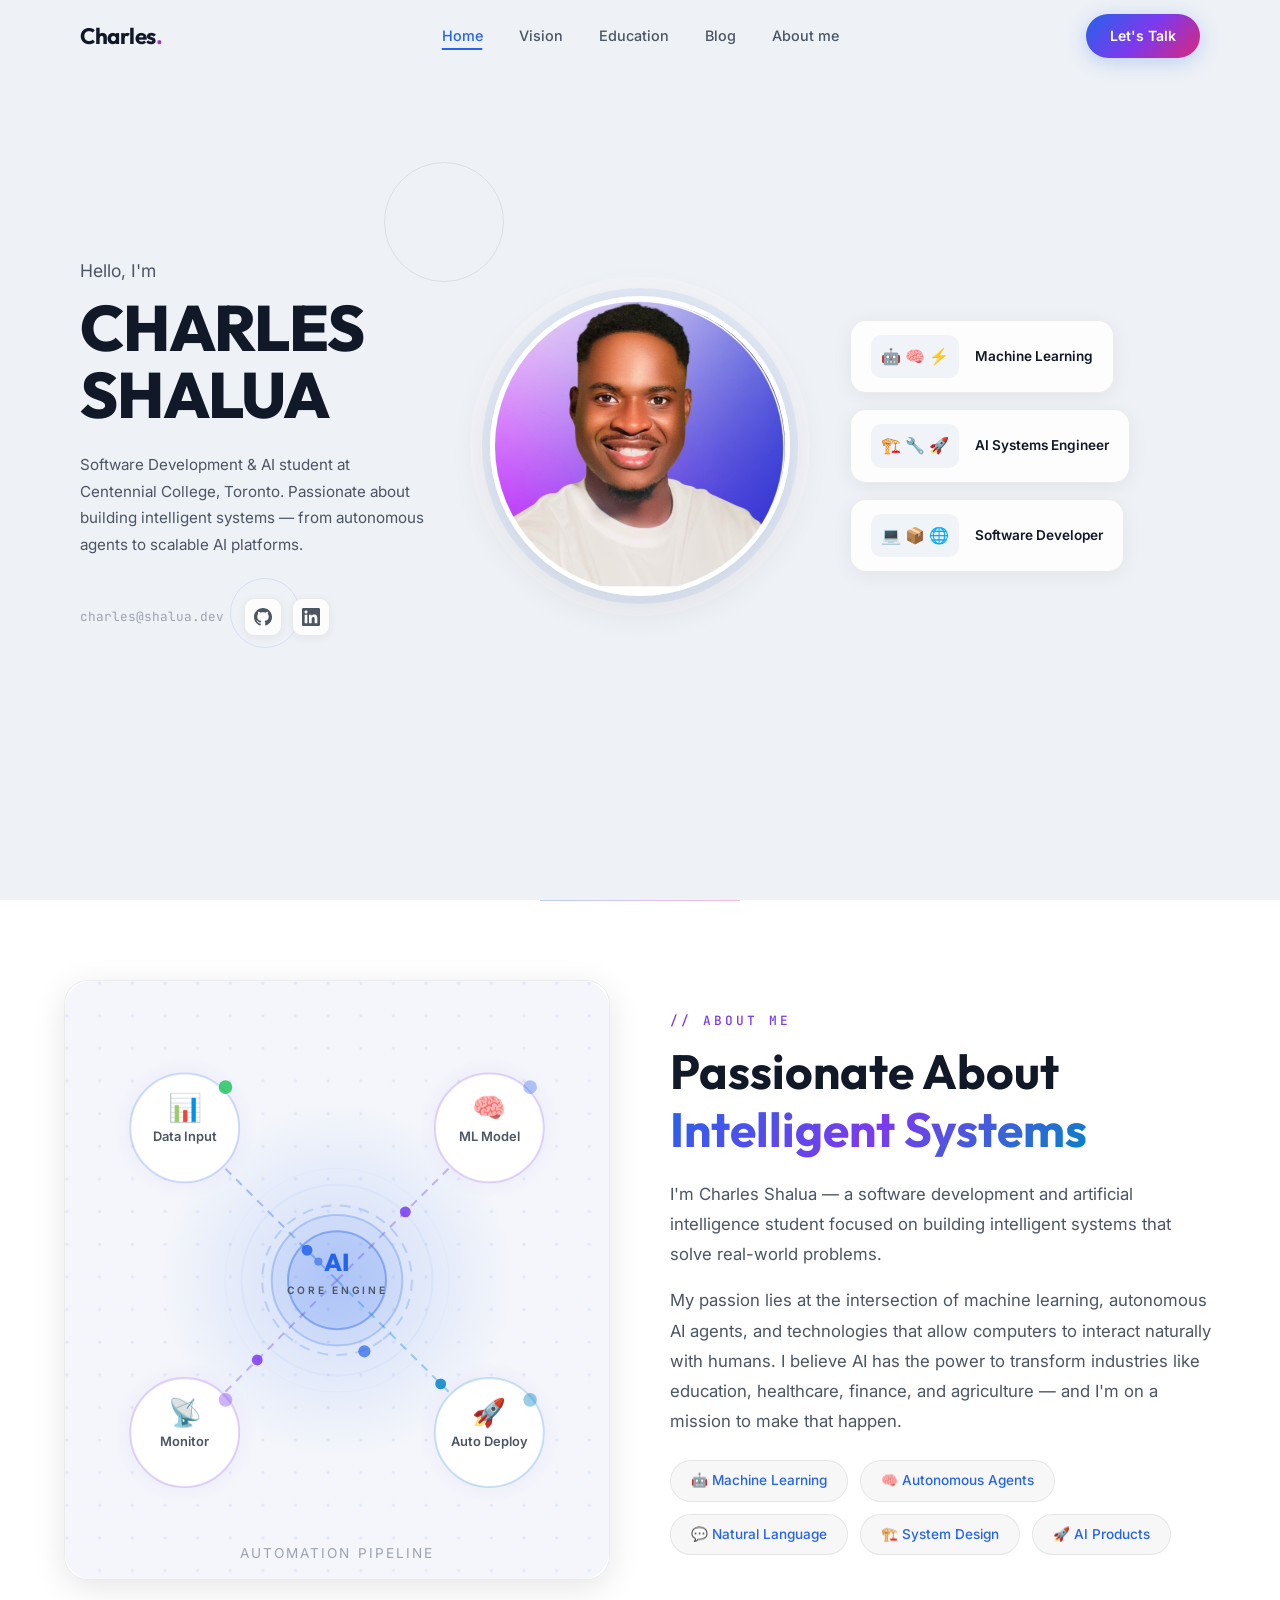
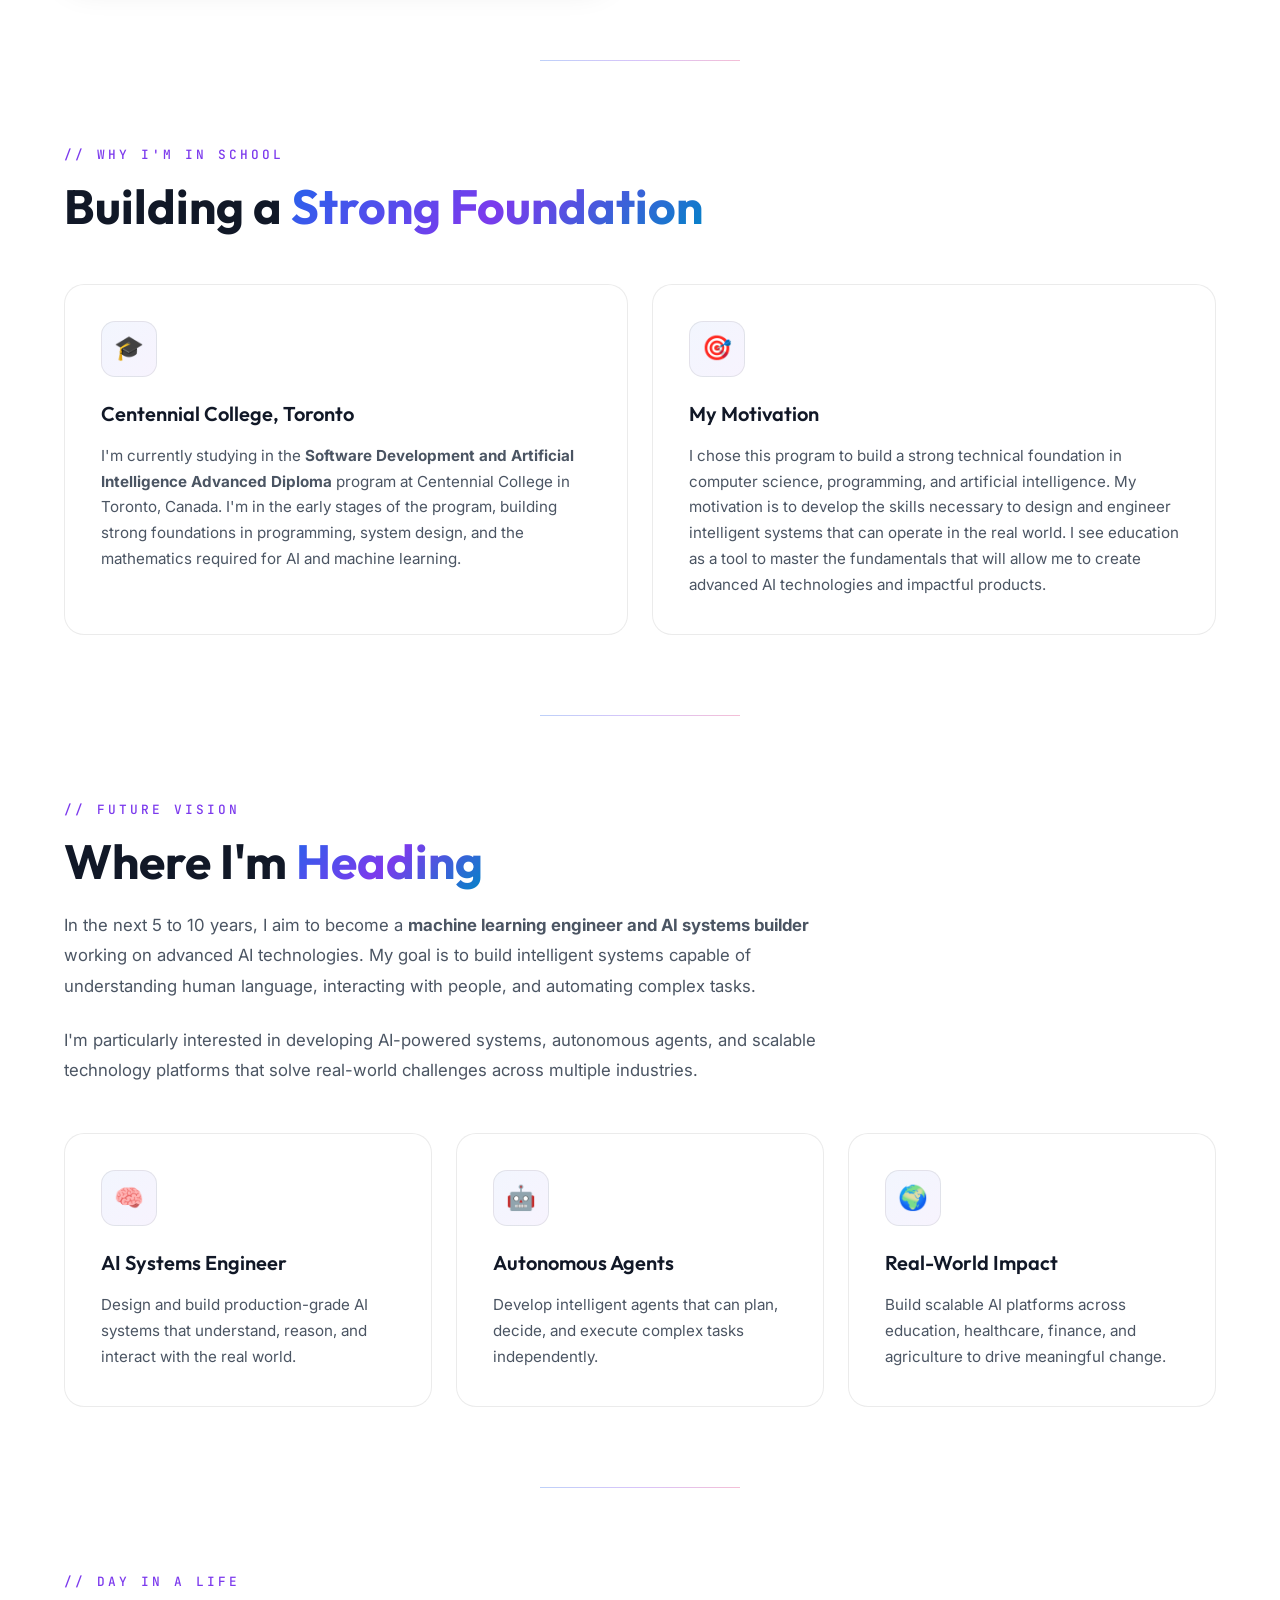
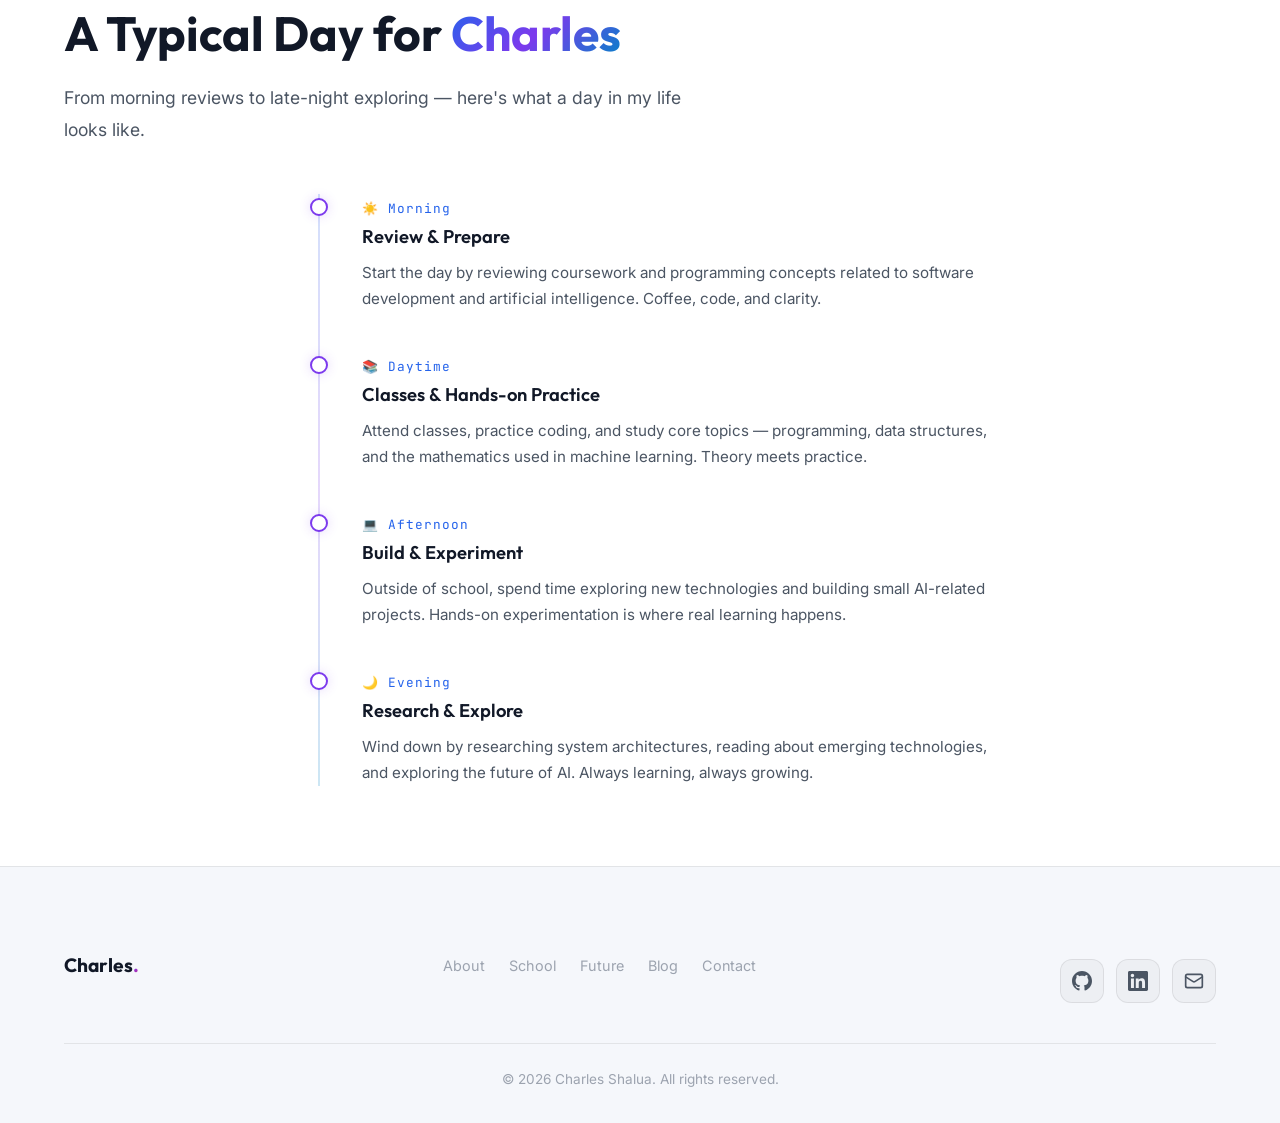
==== commit 62b8a20b: "Polish & complete: wire social links, fix mailto, remove Twitter icons - Wire GitHub (charlesAlgo) a" ====
--- a/index.html
+++ b/index.html
@@ -51,14 +51,11 @@
       <div class="hero-bottom-row">
         <span class="hero-email">charles@shalua.dev</span>
         <div class="hero-socials">
-          <a href="#" class="hero-social-link" title="GitHub" aria-label="GitHub">
+          <a href="https://github.com/charlesAlgo" class="hero-social-link" title="GitHub" aria-label="GitHub" target="_blank" rel="noopener noreferrer">
             <svg width="18" height="18" viewBox="0 0 24 24" fill="currentColor"><path d="M12 0c-6.626 0-12 5.373-12 12 0 5.302 3.438 9.8 8.207 11.387.599.111.793-.261.793-.577v-2.234c-3.338.726-4.033-1.416-4.033-1.416-.546-1.387-1.333-1.756-1.333-1.756-1.089-.745.083-.729.083-.729 1.205.084 1.839 1.237 1.839 1.237 1.07 1.834 2.807 1.304 3.492.997.107-.775.418-1.305.762-1.604-2.665-.305-5.467-1.334-5.467-5.931 0-1.311.469-2.381 1.236-3.221-.124-.303-.535-1.524.117-3.176 0 0 1.008-.322 3.301 1.23.957-.266 1.983-.399 3.003-.404 1.02.005 2.047.138 3.006.404 2.291-1.552 3.297-1.23 3.297-1.23.653 1.653.242 2.874.118 3.176.77.84 1.235 1.911 1.235 3.221 0 4.609-2.807 5.624-5.479 5.921.43.372.823 1.102.823 2.222v3.293c0 .319.192.694.801.576 4.765-1.589 8.199-6.086 8.199-11.386 0-6.627-5.373-12-12-12z"/></svg>
           </a>
-          <a href="#" class="hero-social-link" title="LinkedIn" aria-label="LinkedIn">
+          <a href="https://linkedin.com/in/charles-shalua" class="hero-social-link" title="LinkedIn" aria-label="LinkedIn" target="_blank" rel="noopener noreferrer">
             <svg width="18" height="18" viewBox="0 0 24 24" fill="currentColor"><path d="M20.447 20.452h-3.554v-5.569c0-1.328-.027-3.037-1.852-3.037-1.853 0-2.136 1.445-2.136 2.939v5.667H9.351V9h3.414v1.561h.046c.477-.9 1.637-1.85 3.37-1.85 3.601 0 4.267 2.37 4.267 5.455v6.286zM5.337 7.433c-1.144 0-2.063-.926-2.063-2.065 0-1.138.92-2.063 2.063-2.063 1.14 0 2.064.925 2.064 2.063 0 1.139-.925 2.065-2.064 2.065zm1.782 13.019H3.555V9h3.564v11.452zM22.225 0H1.771C.792 0 0 .774 0 1.729v20.542C0 23.227.792 24 1.771 24h20.451C23.2 24 24 23.227 24 22.271V1.729C24 .774 23.2 0 22.222 0h.003z"/></svg>
-          </a>
-          <a href="#" class="hero-social-link" title="Twitter / X" aria-label="Twitter / X">
-            <svg width="18" height="18" viewBox="0 0 24 24" fill="currentColor"><path d="M18.244 2.25h3.308l-7.227 8.26 8.502 11.24H16.17l-5.214-6.817L4.99 21.75H1.68l7.73-8.835L1.254 2.25H8.08l4.713 6.231zm-1.161 17.52h1.833L7.084 4.126H5.117z"/></svg>
           </a>
         </div>
       </div>
@@ -358,16 +355,13 @@
           <li><a href="contact.html">Contact</a></li>
         </ul>
         <div class="contact-socials">
-          <a href="#" class="social-link" title="GitHub" aria-label="GitHub">
+          <a href="https://github.com/charlesAlgo" class="social-link" title="GitHub" aria-label="GitHub" target="_blank" rel="noopener noreferrer">
             <svg width="20" height="20" viewBox="0 0 24 24" fill="currentColor"><path d="M12 0c-6.626 0-12 5.373-12 12 0 5.302 3.438 9.8 8.207 11.387.599.111.793-.261.793-.577v-2.234c-3.338.726-4.033-1.416-4.033-1.416-.546-1.387-1.333-1.756-1.333-1.756-1.089-.745.083-.729.083-.729 1.205.084 1.839 1.237 1.839 1.237 1.07 1.834 2.807 1.304 3.492.997.107-.775.418-1.305.762-1.604-2.665-.305-5.467-1.334-5.467-5.931 0-1.311.469-2.381 1.236-3.221-.124-.303-.535-1.524.117-3.176 0 0 1.008-.322 3.301 1.23.957-.266 1.983-.399 3.003-.404 1.02.005 2.047.138 3.006.404 2.291-1.552 3.297-1.23 3.297-1.23.653 1.653.242 2.874.118 3.176.77.84 1.235 1.911 1.235 3.221 0 4.609-2.807 5.624-5.479 5.921.43.372.823 1.102.823 2.222v3.293c0 .319.192.694.801.576 4.765-1.589 8.199-6.086 8.199-11.386 0-6.627-5.373-12-12-12z"/></svg>
           </a>
-          <a href="#" class="social-link" title="LinkedIn" aria-label="LinkedIn">
+          <a href="https://linkedin.com/in/charles-shalua" class="social-link" title="LinkedIn" aria-label="LinkedIn" target="_blank" rel="noopener noreferrer">
             <svg width="20" height="20" viewBox="0 0 24 24" fill="currentColor"><path d="M20.447 20.452h-3.554v-5.569c0-1.328-.027-3.037-1.852-3.037-1.853 0-2.136 1.445-2.136 2.939v5.667H9.351V9h3.414v1.561h.046c.477-.9 1.637-1.85 3.37-1.85 3.601 0 4.267 2.37 4.267 5.455v6.286zM5.337 7.433c-1.144 0-2.063-.926-2.063-2.065 0-1.138.92-2.063 2.063-2.063 1.14 0 2.064.925 2.064 2.063 0 1.139-.925 2.065-2.064 2.065zm1.782 13.019H3.555V9h3.564v11.452zM22.225 0H1.771C.792 0 0 .774 0 1.729v20.542C0 23.227.792 24 1.771 24h20.451C23.2 24 24 23.227 24 22.271V1.729C24 .774 23.2 0 22.222 0h.003z"/></svg>
           </a>
-          <a href="#" class="social-link" title="Twitter / X" aria-label="Twitter / X">
-            <svg width="20" height="20" viewBox="0 0 24 24" fill="currentColor"><path d="M18.244 2.25h3.308l-7.227 8.26 8.502 11.24H16.17l-5.214-6.817L4.99 21.75H1.68l7.73-8.835L1.254 2.25H8.08l4.713 6.231zm-1.161 17.52h1.833L7.084 4.126H5.117z"/></svg>
-          </a>
-          <a href="mailto:" class="social-link" title="Email" aria-label="Email">
+          <a href="mailto:charlesshalua@gmail.com" class="social-link" title="Email" aria-label="Email">
             <svg width="20" height="20" viewBox="0 0 24 24" fill="none" stroke="currentColor" stroke-width="2" stroke-linecap="round" stroke-linejoin="round"><rect x="2" y="4" width="20" height="16" rx="2"/><path d="m22 7-8.97 5.7a1.94 1.94 0 0 1-2.06 0L2 7"/></svg>
           </a>
         </div>
--- a/css/style.css
+++ b/css/style.css
@@ -48,7 +48,7 @@
   --font-mono: 'JetBrains Mono', 'Fira Code', monospace;
 
   /* Spacing */
-  --section-padding: 100px 0;
+  --section-padding: 80px 0;
   --container-width: 1200px;
   --nav-height: 72px;
 
@@ -336,7 +336,7 @@
   min-height: 100vh;
   display: grid;
   grid-template-columns: 1fr auto 1fr;
-  align-items: end;
+  align-items: center;
   background: #eef1f6;
   overflow: hidden;
   padding-top: var(--nav-height);
@@ -377,7 +377,7 @@
 
 /* ---------- Left Column ---------- */
 .hero-left {
-  padding-bottom: 80px;
+  padding-bottom: 0;
   animation: fadeInLeft 0.9s ease-out both;
 }
 
@@ -450,7 +450,7 @@
   position: relative;
   display: flex;
   justify-content: center;
-  align-items: flex-end;
+  align-items: center;
   width: 340px;
   animation: fadeInUp 0.9s ease-out 0.1s both;
 }
@@ -478,7 +478,7 @@
   border-radius: 50%;
   border: 5px solid rgba(255, 255, 255, 0.9);
   box-shadow: 0 8px 40px rgba(0, 0, 0, 0.12), 0 0 0 8px rgba(37, 99, 235, 0.08);
-  margin-bottom: 40px;
+  margin-bottom: 0;
 }
 
 /* ---------- Right Column (Skill Cards) ---------- */
@@ -486,7 +486,7 @@
   display: flex;
   flex-direction: column;
   gap: 16px;
-  padding-bottom: 80px;
+  padding-bottom: 0;
   align-items: flex-start;
   animation: fadeInRight 0.9s ease-out 0.2s both;
 }
@@ -1405,6 +1405,42 @@
   }
 }
 
+/* ---------- Large Screens ---------- */
+@media (min-width: 1441px) {
+  .hero {
+    max-height: 100vh;
+    padding-left: 120px;
+    padding-right: 120px;
+  }
+
+  .hero-portrait {
+    width: 340px;
+    height: 340px;
+  }
+
+  .hero-portrait-bg {
+    width: 380px;
+    height: 380px;
+  }
+
+  .hero-center {
+    width: 380px;
+  }
+}
+
+@media (min-width: 1921px) {
+  :root {
+    --container-width: 1400px;
+    --section-padding: 80px 0;
+  }
+
+  .hero {
+    max-height: 900px;
+    min-height: auto;
+    height: 100vh;
+  }
+}
+
 /* ============================================================
    LOADING / SKELETON STATES
    ============================================================ */
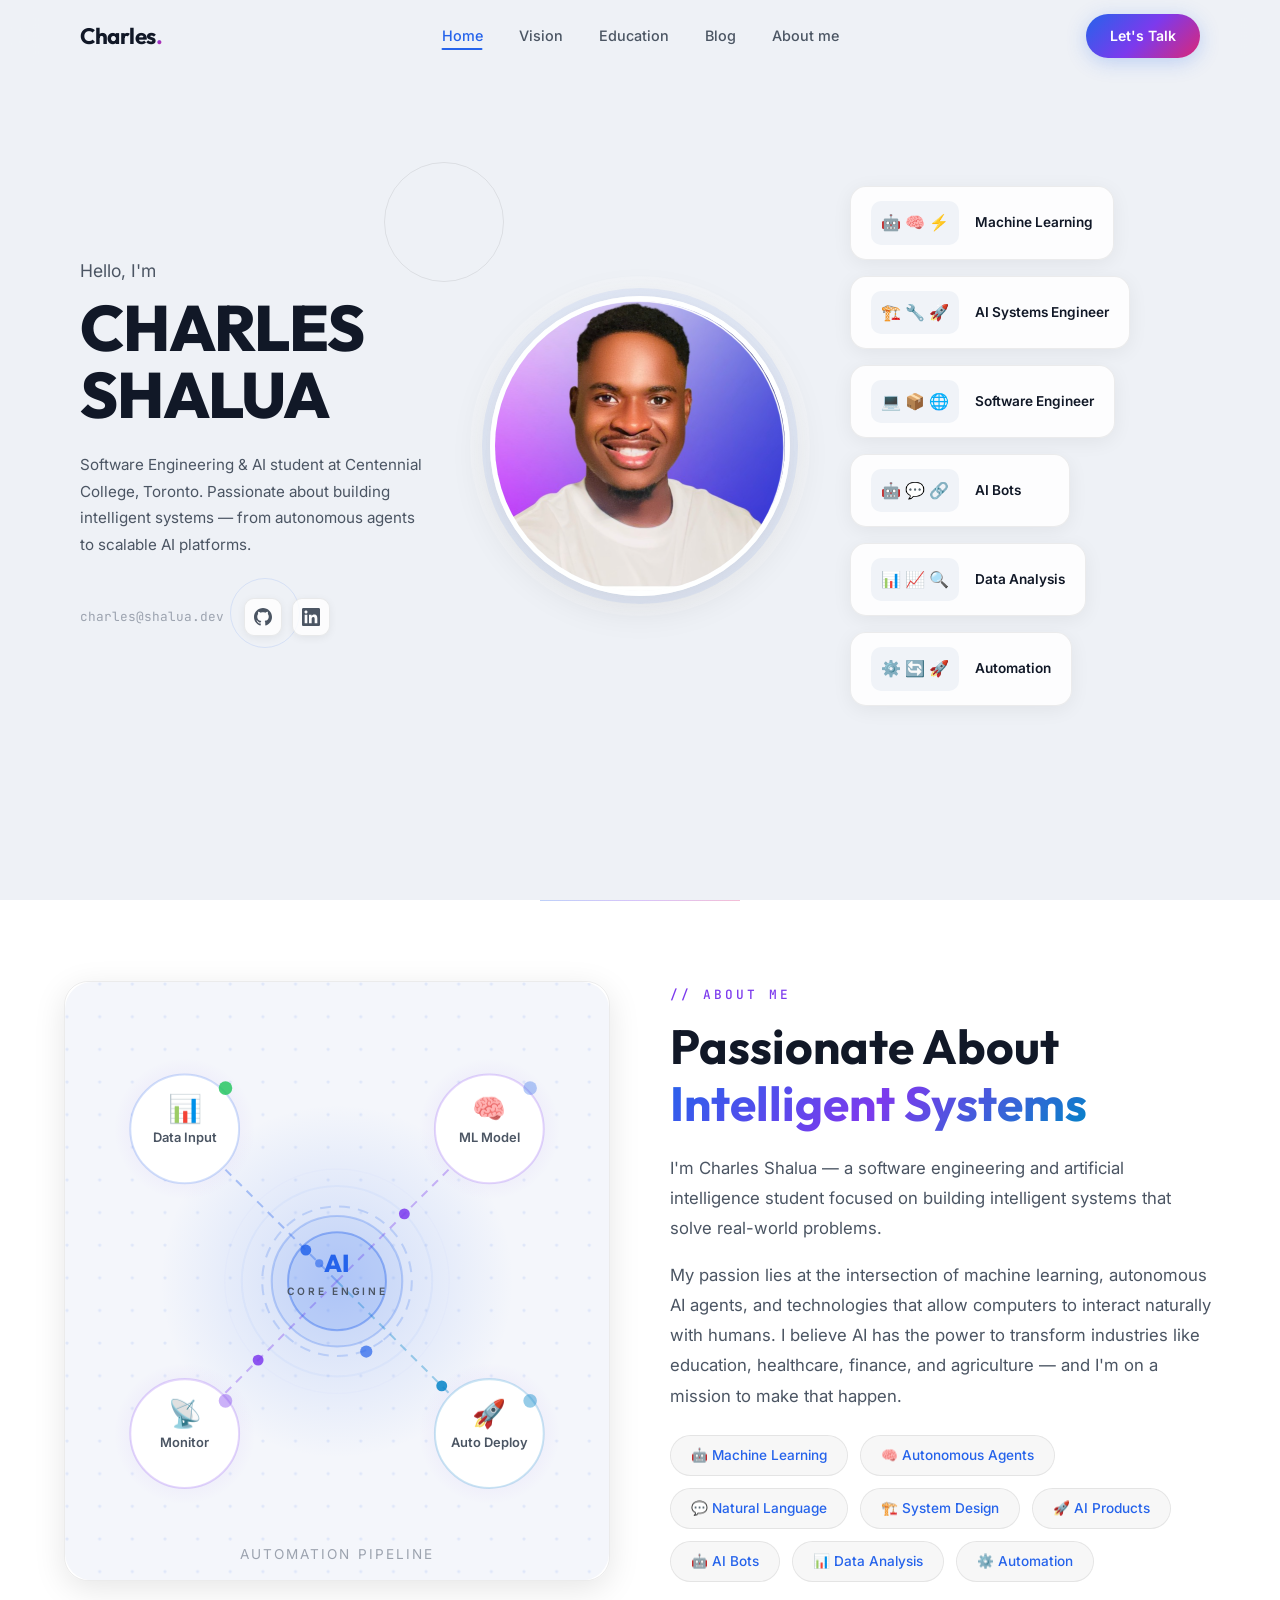
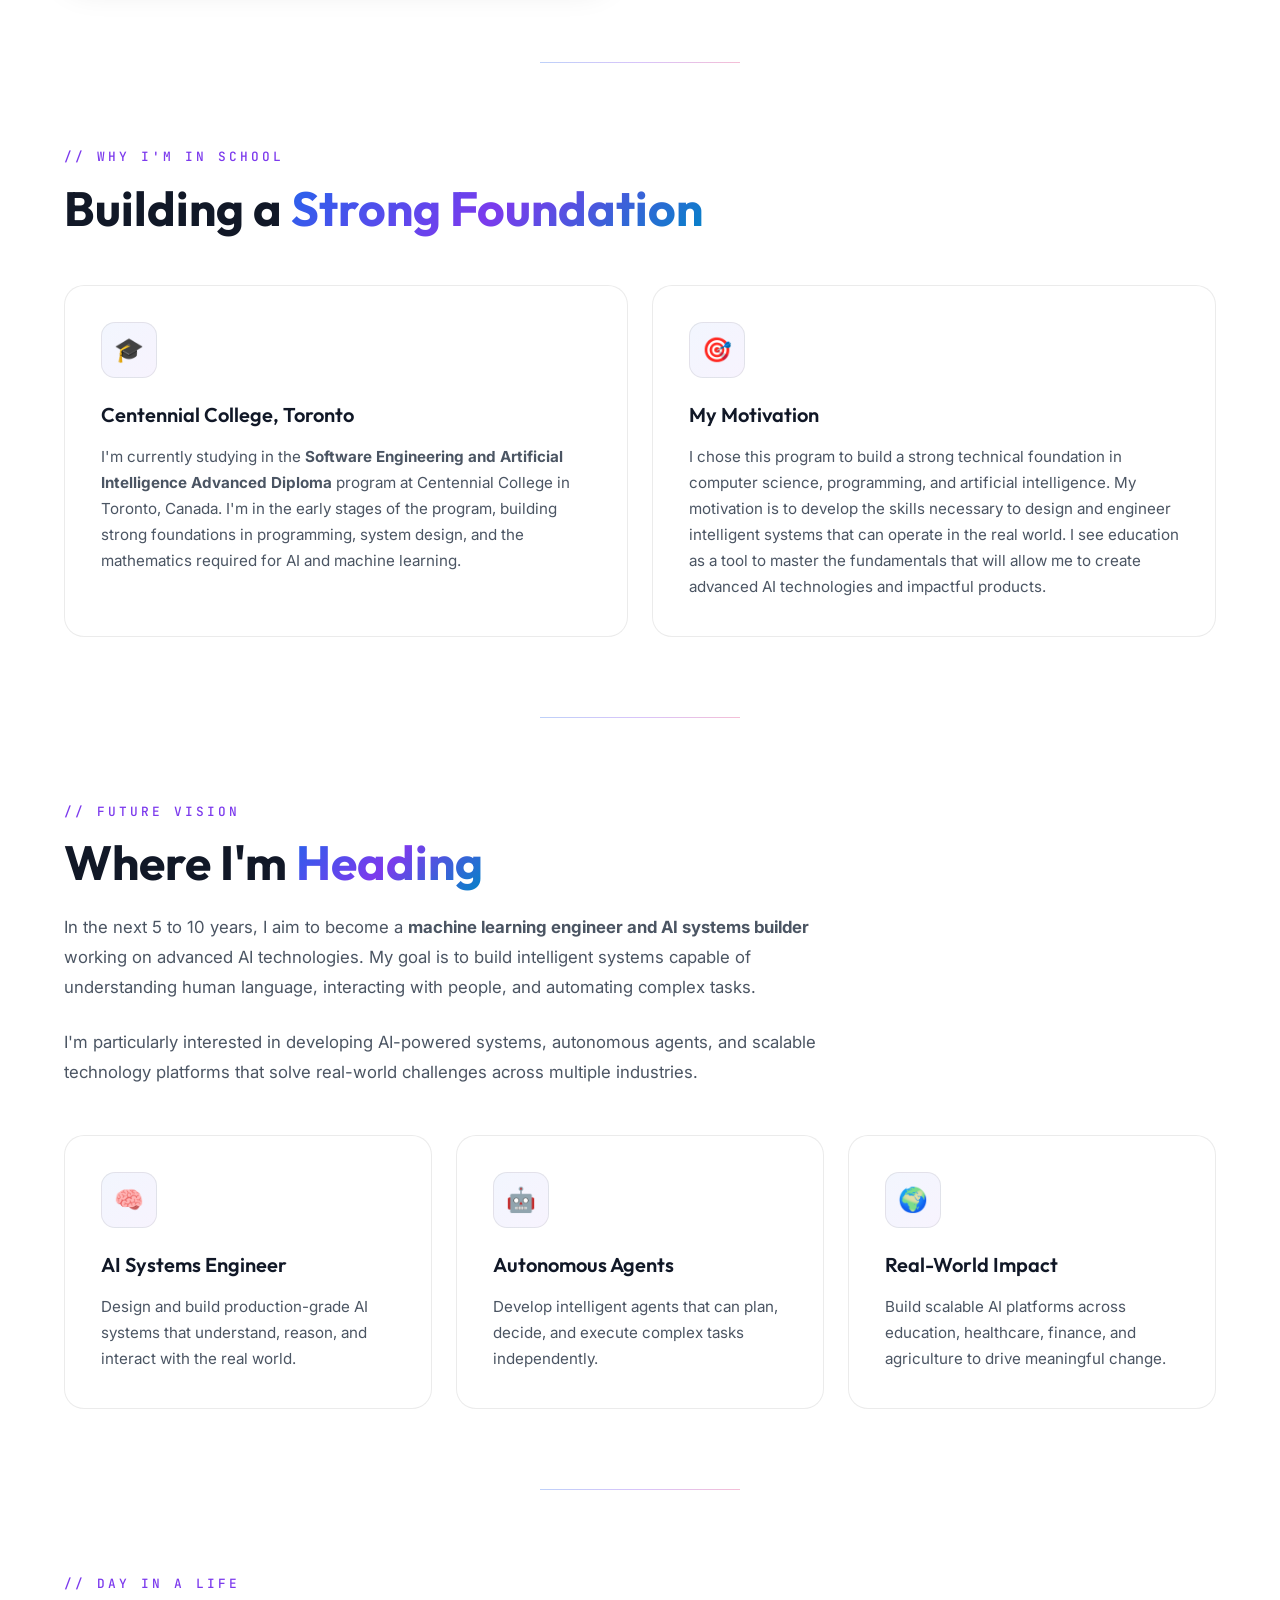
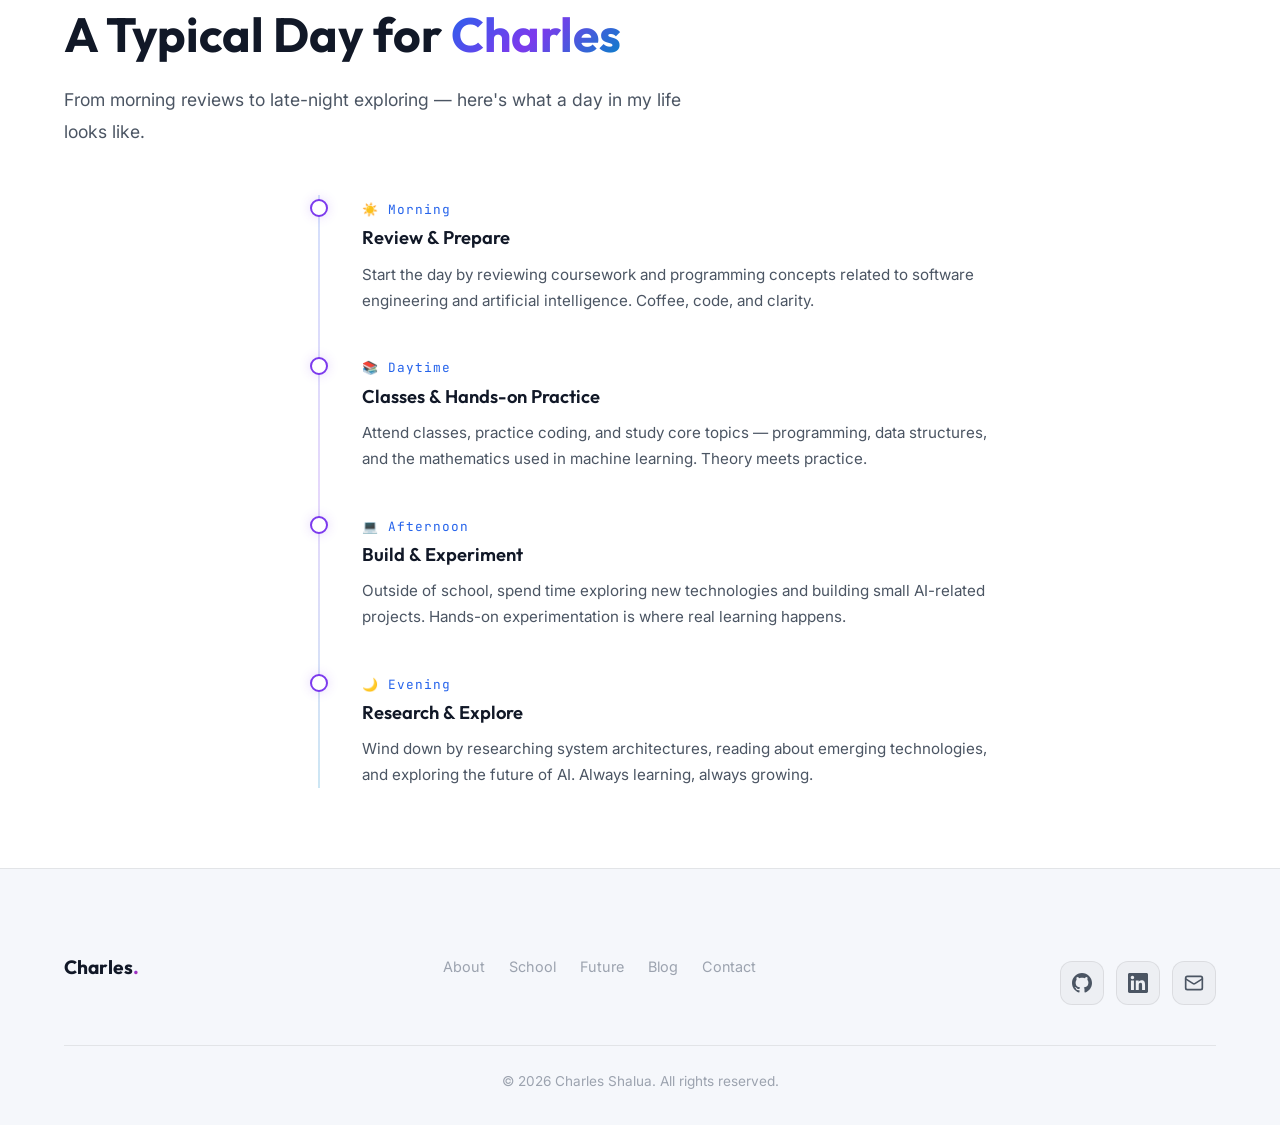
==== commit d3d6644f: "Add AI Bots, Data Analysis, Automation skills and rename Software Development to Software Engineerin" ====
--- a/index.html
+++ b/index.html
@@ -3,9 +3,9 @@
 <head>
   <meta charset="UTF-8">
   <meta name="viewport" content="width=device-width, initial-scale=1.0">
-  <meta name="description" content="Charles Shalua — Software Development & AI student at Centennial College. Building intelligent systems that solve real-world problems.">
-  <meta name="keywords" content="Charles Shalua, AI, Machine Learning, Software Development, Centennial College, Portfolio">
-  <title>Charles Shalua — AI & Software Developer</title>
+  <meta name="description" content="Charles Shalua — Software Engineering & AI student at Centennial College. Building intelligent systems that solve real-world problems.">
+  <meta name="keywords" content="Charles Shalua, AI, Machine Learning, Software Engineering, Centennial College, Portfolio">
+  <title>Charles Shalua — AI & Software Engineer</title>
   <link rel="stylesheet" href="css/style.css">
   <!-- Emoji favicon -->
   <link rel="icon" href="data:image/svg+xml,<svg xmlns='http://www.w3.org/2000/svg' viewBox='0 0 100 100'><text y='.9em' font-size='90'>⚡</text></svg>">
@@ -46,7 +46,7 @@
       <p class="hero-greeting">Hello, I'm</p>
       <h1 class="hero-name">CHARLES<br>SHALUA</h1>
       <p class="hero-bio">
-        Software Development & AI student at Centennial College, Toronto. Passionate about building intelligent systems — from autonomous agents to scalable AI platforms.
+        Software Engineering & AI student at Centennial College, Toronto. Passionate about building intelligent systems — from autonomous agents to scalable AI platforms.
       </p>
       <div class="hero-bottom-row">
         <span class="hero-email">charles@shalua.dev</span>
@@ -91,7 +91,31 @@
           <span class="skill-icon">📦</span>
           <span class="skill-icon">🌐</span>
         </div>
-        <span class="skill-label">Software Developer</span>
+        <span class="skill-label">Software Engineer</span>
+      </div>
+      <div class="skill-card skill-card-1">
+        <div class="skill-card-preview">
+          <span class="skill-icon">🤖</span>
+          <span class="skill-icon">💬</span>
+          <span class="skill-icon">🔗</span>
+        </div>
+        <span class="skill-label">AI Bots</span>
+      </div>
+      <div class="skill-card skill-card-2">
+        <div class="skill-card-preview">
+          <span class="skill-icon">📊</span>
+          <span class="skill-icon">📈</span>
+          <span class="skill-icon">🔍</span>
+        </div>
+        <span class="skill-label">Data Analysis</span>
+      </div>
+      <div class="skill-card skill-card-3">
+        <div class="skill-card-preview">
+          <span class="skill-icon">⚙️</span>
+          <span class="skill-icon">🔄</span>
+          <span class="skill-icon">🚀</span>
+        </div>
+        <span class="skill-label">Automation</span>
       </div>
     </div>
 
@@ -217,7 +241,7 @@
           <span class="section-label">// About Me</span>
           <h2 class="section-title">Passionate About <span class="gradient-text">Intelligent Systems</span></h2>
           <p>
-            I'm Charles Shalua — a software development and artificial intelligence student focused on building intelligent systems that solve real-world problems.
+            I'm Charles Shalua — a software engineering and artificial intelligence student focused on building intelligent systems that solve real-world problems.
           </p>
           <p>
             My passion lies at the intersection of machine learning, autonomous AI agents, and technologies that allow computers to interact naturally with humans. I believe AI has the power to transform industries like education, healthcare, finance, and agriculture — and I'm on a mission to make that happen.
@@ -228,6 +252,9 @@
             <span class="highlight-tag">💬 Natural Language</span>
             <span class="highlight-tag">🏗️ System Design</span>
             <span class="highlight-tag">🚀 AI Products</span>
+            <span class="highlight-tag">🤖 AI Bots</span>
+            <span class="highlight-tag">📊 Data Analysis</span>
+            <span class="highlight-tag">⚙️ Automation</span>
           </div>
         </div>
       </div>
@@ -247,7 +274,7 @@
           <div class="glass-card-icon">🎓</div>
           <h3>Centennial College, Toronto</h3>
           <p>
-            I'm currently studying in the <strong>Software Development and Artificial Intelligence Advanced Diploma</strong> program at Centennial College in Toronto, Canada. I'm in the early stages of the program, building strong foundations in programming, system design, and the mathematics required for AI and machine learning.
+            I'm currently studying in the <strong>Software Engineering and Artificial Intelligence Advanced Diploma</strong> program at Centennial College in Toronto, Canada. I'm in the early stages of the program, building strong foundations in programming, system design, and the mathematics required for AI and machine learning.
           </p>
         </div>
 
@@ -313,7 +340,7 @@
           <div class="timeline-dot"></div>
           <span class="timeline-time">☀️ Morning</span>
           <h3>Review & Prepare</h3>
-          <p>Start the day by reviewing coursework and programming concepts related to software development and artificial intelligence. Coffee, code, and clarity.</p>
+          <p>Start the day by reviewing coursework and programming concepts related to software engineering and artificial intelligence. Coffee, code, and clarity.</p>
         </div>
 
         <div class="timeline-item reveal reveal-delay-1">
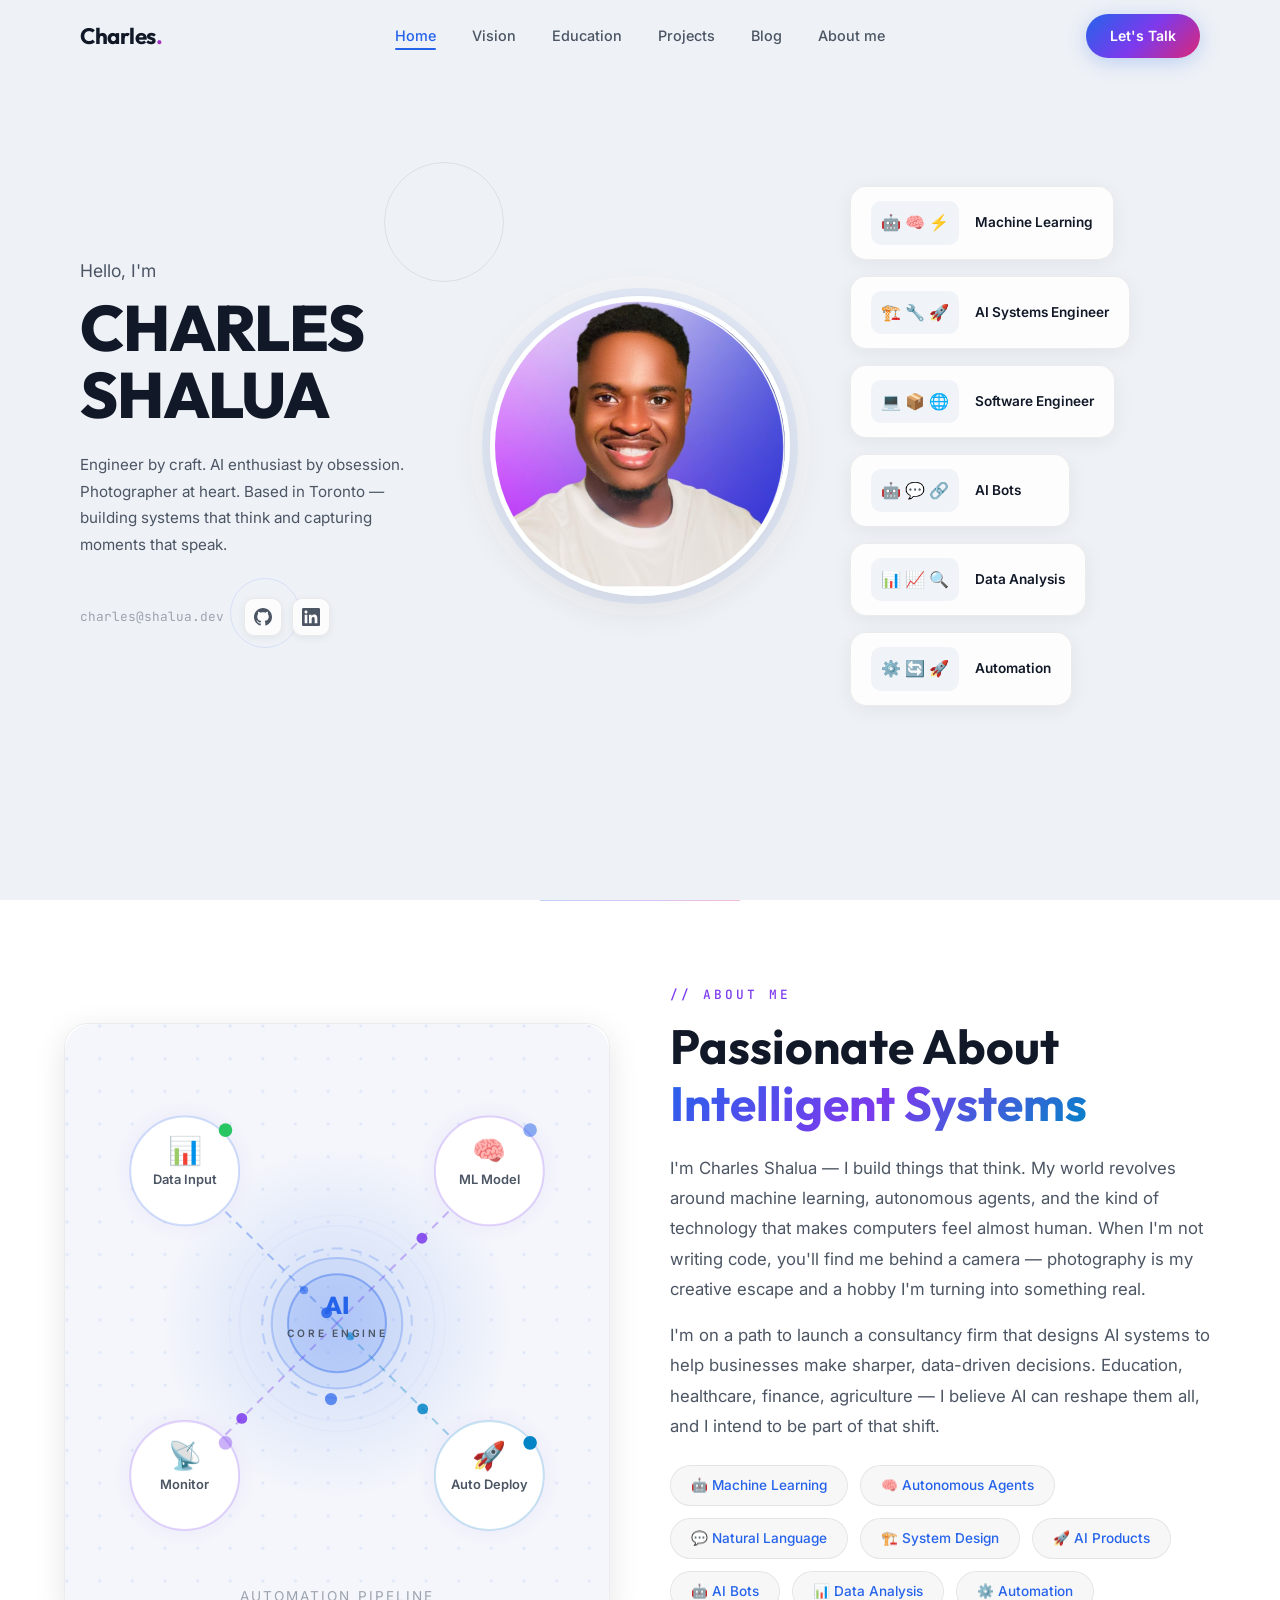
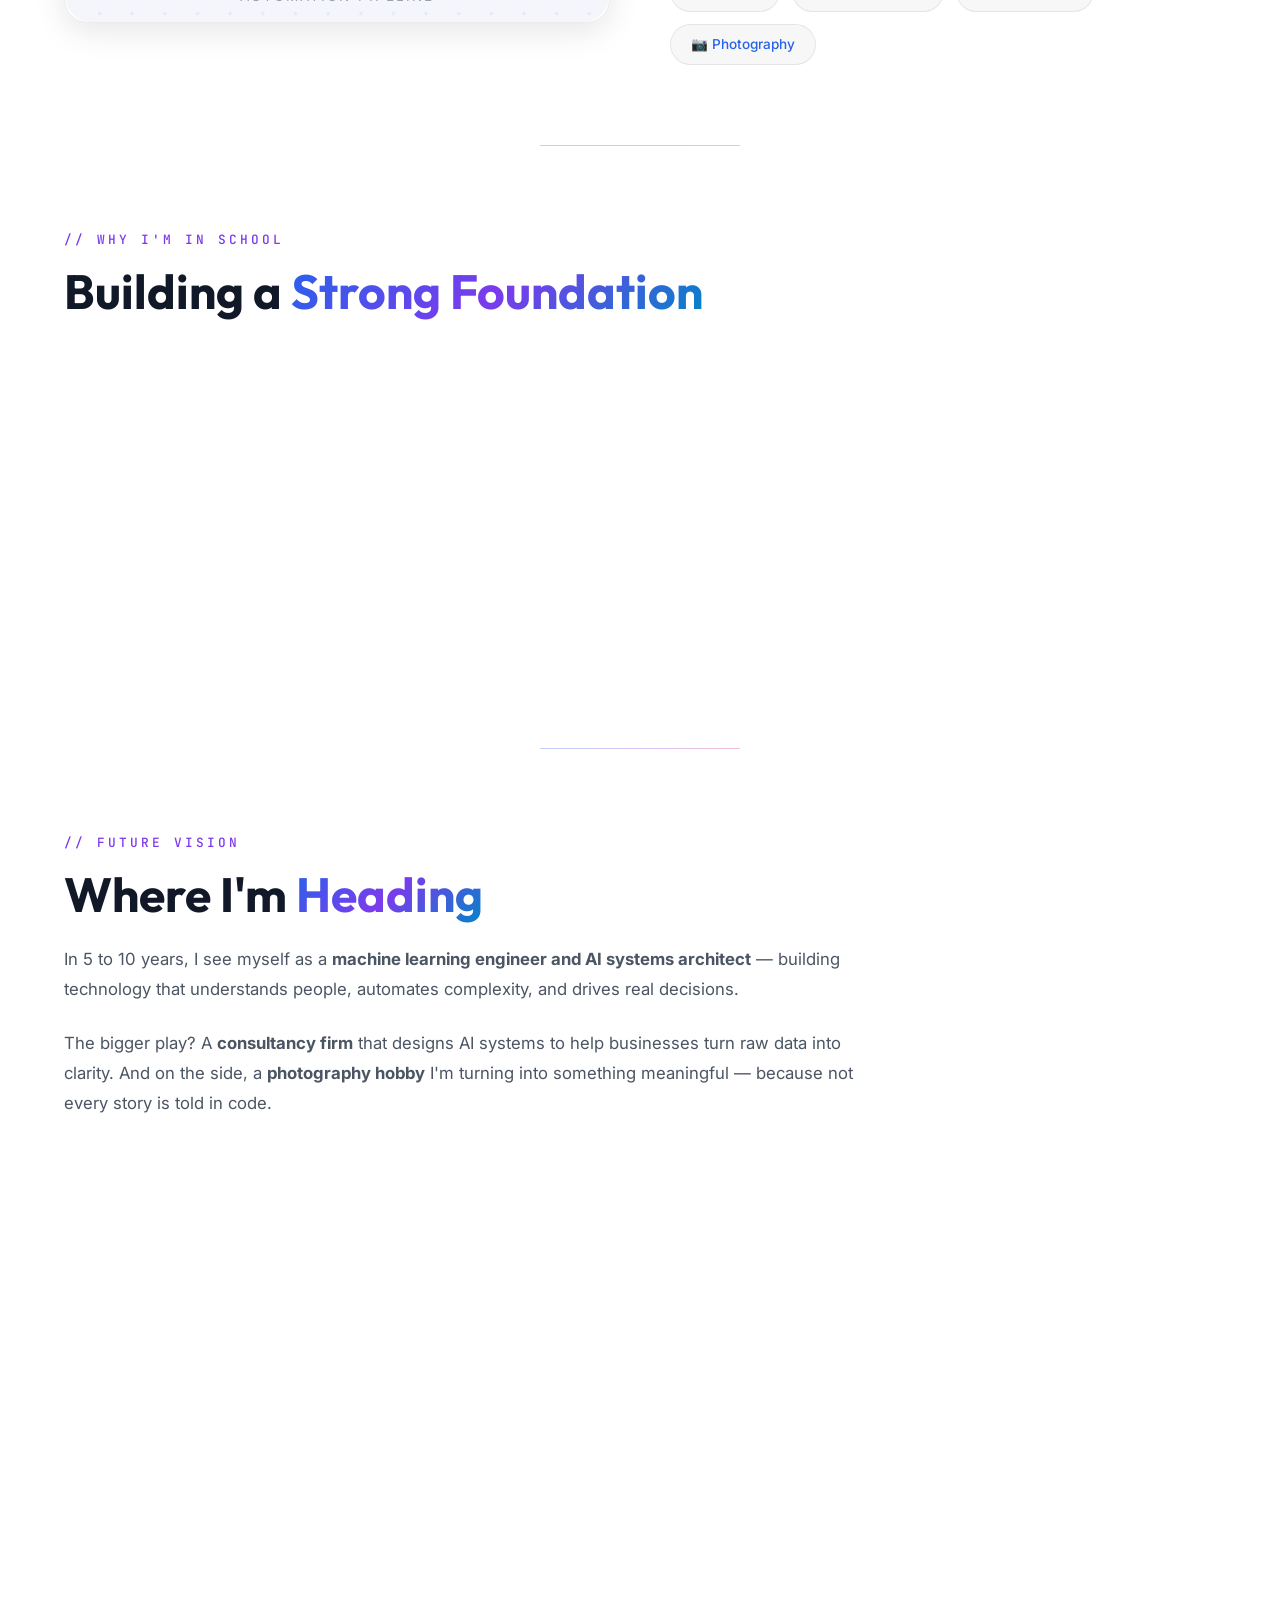
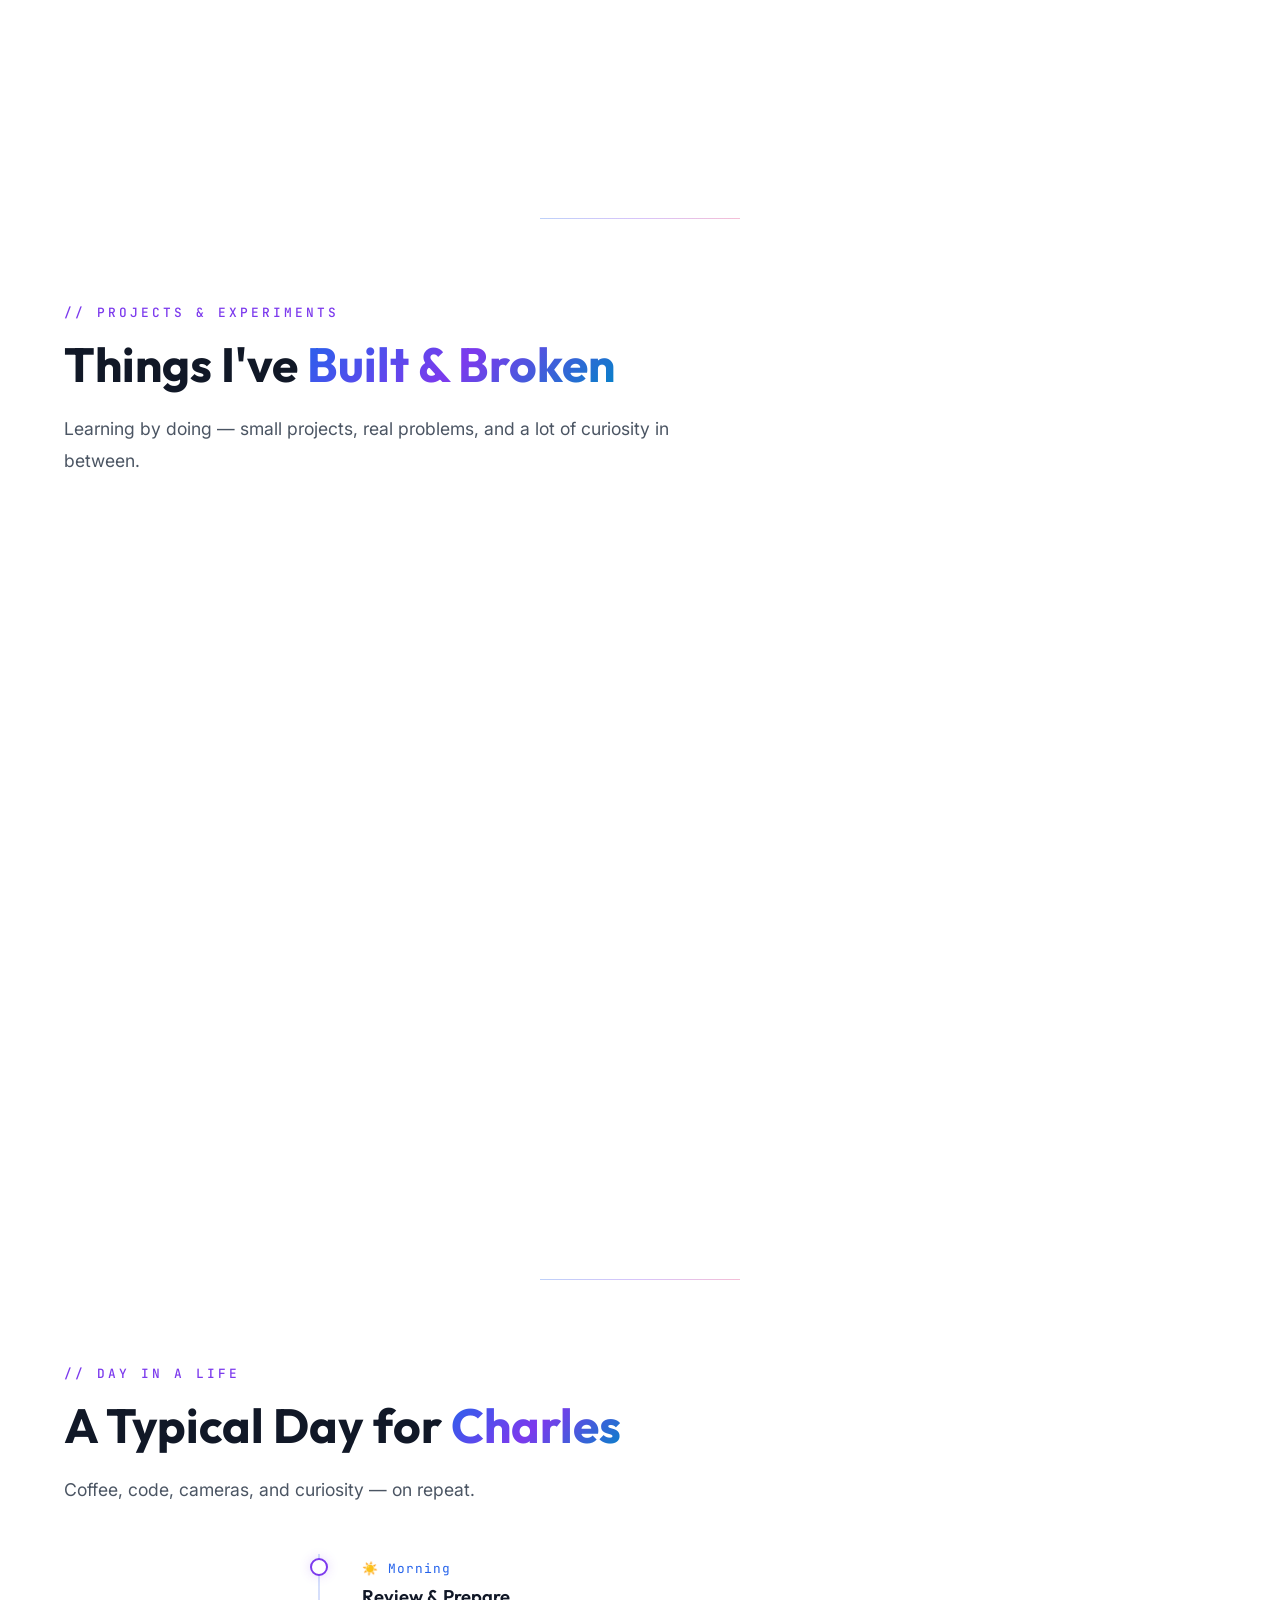
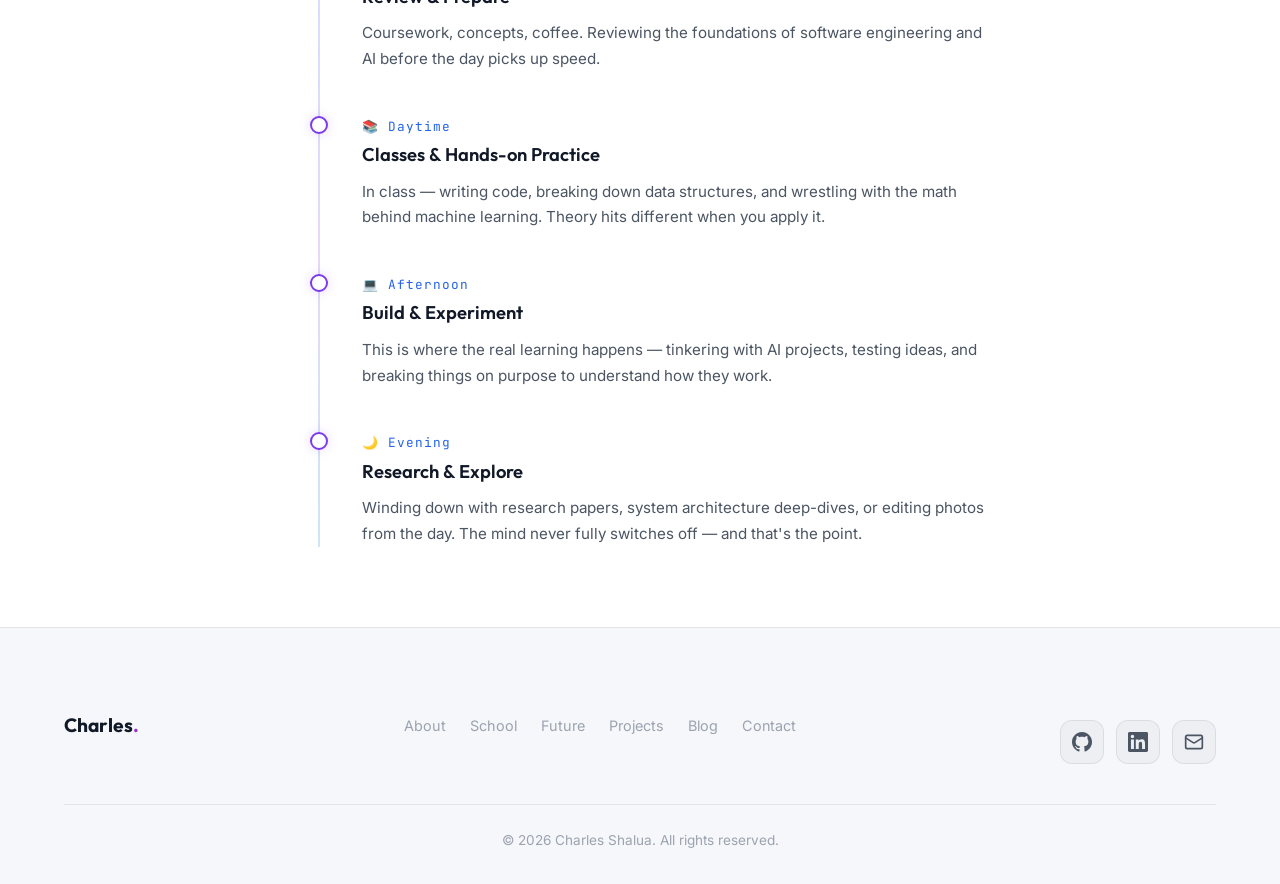
==== commit c6c58887: "Rewrite content with storytelling tone, add Projects section, photography & consultancy vision Co-Au" ====
--- a/index.html
+++ b/index.html
@@ -3,7 +3,7 @@
 <head>
   <meta charset="UTF-8">
   <meta name="viewport" content="width=device-width, initial-scale=1.0">
-  <meta name="description" content="Charles Shalua — Software Engineering & AI student at Centennial College. Building intelligent systems that solve real-world problems.">
+  <meta name="description" content="Charles Shalua — Engineering intelligent systems, one line of code at a time.">
   <meta name="keywords" content="Charles Shalua, AI, Machine Learning, Software Engineering, Centennial College, Portfolio">
   <title>Charles Shalua — AI & Software Engineer</title>
   <link rel="stylesheet" href="css/style.css">
@@ -20,6 +20,7 @@
         <li><a href="#hero" class="active">Home</a></li>
         <li><a href="#future">Vision</a></li>
         <li><a href="#school">Education</a></li>
+        <li><a href="#projects">Projects</a></li>
         <li><a href="blog.html">Blog</a></li>
         <li><a href="#about">About me</a></li>
       </ul>
@@ -46,7 +47,7 @@
       <p class="hero-greeting">Hello, I'm</p>
       <h1 class="hero-name">CHARLES<br>SHALUA</h1>
       <p class="hero-bio">
-        Software Engineering & AI student at Centennial College, Toronto. Passionate about building intelligent systems — from autonomous agents to scalable AI platforms.
+        Engineer by craft. AI enthusiast by obsession. Photographer at heart. Based in Toronto — building systems that think and capturing moments that speak.
       </p>
       <div class="hero-bottom-row">
         <span class="hero-email">charles@shalua.dev</span>
@@ -241,10 +242,10 @@
           <span class="section-label">// About Me</span>
           <h2 class="section-title">Passionate About <span class="gradient-text">Intelligent Systems</span></h2>
           <p>
-            I'm Charles Shalua — a software engineering and artificial intelligence student focused on building intelligent systems that solve real-world problems.
+            I'm Charles Shalua — I build things that think. My world revolves around machine learning, autonomous agents, and the kind of technology that makes computers feel almost human. When I'm not writing code, you'll find me behind a camera — photography is my creative escape and a hobby I'm turning into something real.
           </p>
           <p>
-            My passion lies at the intersection of machine learning, autonomous AI agents, and technologies that allow computers to interact naturally with humans. I believe AI has the power to transform industries like education, healthcare, finance, and agriculture — and I'm on a mission to make that happen.
+            I'm on a path to launch a consultancy firm that designs AI systems to help businesses make sharper, data-driven decisions. Education, healthcare, finance, agriculture — I believe AI can reshape them all, and I intend to be part of that shift.
           </p>
           <div class="vision-highlights">
             <span class="highlight-tag">🤖 Machine Learning</span>
@@ -255,6 +256,7 @@
             <span class="highlight-tag">🤖 AI Bots</span>
             <span class="highlight-tag">📊 Data Analysis</span>
             <span class="highlight-tag">⚙️ Automation</span>
+            <span class="highlight-tag">📷 Photography</span>
           </div>
         </div>
       </div>
@@ -274,7 +276,7 @@
           <div class="glass-card-icon">🎓</div>
           <h3>Centennial College, Toronto</h3>
           <p>
-            I'm currently studying in the <strong>Software Engineering and Artificial Intelligence Advanced Diploma</strong> program at Centennial College in Toronto, Canada. I'm in the early stages of the program, building strong foundations in programming, system design, and the mathematics required for AI and machine learning.
+            Currently a student in the <strong>Software Engineering & AI Advanced Diploma</strong> program at Centennial College, Toronto. Early in the journey — laying down solid foundations in programming, system design, and the math that powers machine learning.
           </p>
         </div>
 
@@ -282,7 +284,7 @@
           <div class="glass-card-icon">🎯</div>
           <h3>My Motivation</h3>
           <p>
-            I chose this program to build a strong technical foundation in computer science, programming, and artificial intelligence. My motivation is to develop the skills necessary to design and engineer intelligent systems that can operate in the real world. I see education as a tool to master the fundamentals that will allow me to create advanced AI technologies and impactful products.
+            Why school? Because the fundamentals matter. I'm here to master the science behind the systems I want to build — so when I create something, it's built to last.
           </p>
         </div>
       </div>
@@ -299,28 +301,82 @@
 
       <div class="vision-content reveal reveal-delay-1">
         <p>
-          In the next 5 to 10 years, I aim to become a <strong>machine learning engineer and AI systems builder</strong> working on advanced AI technologies. My goal is to build intelligent systems capable of understanding human language, interacting with people, and automating complex tasks.
+          In 5 to 10 years, I see myself as a <strong>machine learning engineer and AI systems architect</strong> — building technology that understands people, automates complexity, and drives real decisions.
         </p>
         <p>
-          I'm particularly interested in developing AI-powered systems, autonomous agents, and scalable technology platforms that solve real-world challenges across multiple industries.
+          The bigger play? A <strong>consultancy firm</strong> that designs AI systems to help businesses turn raw data into clarity. And on the side, a <strong>photography hobby</strong> I'm turning into something meaningful — because not every story is told in code.
         </p>
       </div>
 
       <div class="cards-grid reveal reveal-delay-2">
         <div class="glass-card">
           <div class="glass-card-icon">🧠</div>
-          <h3>AI Systems Engineer</h3>
-          <p>Design and build production-grade AI systems that understand, reason, and interact with the real world.</p>
+          <h3>AI Systems Architect</h3>
+          <p>Design production-grade systems that reason, adapt, and interact with the real world.</p>
         </div>
         <div class="glass-card">
           <div class="glass-card-icon">🤖</div>
           <h3>Autonomous Agents</h3>
-          <p>Develop intelligent agents that can plan, decide, and execute complex tasks independently.</p>
+          <p>Build agents that plan, decide, and execute — no hand-holding required.</p>
         </div>
         <div class="glass-card">
           <div class="glass-card-icon">🌍</div>
           <h3>Real-World Impact</h3>
-          <p>Build scalable AI platforms across education, healthcare, finance, and agriculture to drive meaningful change.</p>
+          <p>Deploy AI across healthcare, education, finance, and agriculture — where it matters most.</p>
+        </div>
+        <div class="glass-card">
+          <div class="glass-card-icon">💼</div>
+          <h3>AI Consultancy</h3>
+          <p>Help businesses make sharper decisions through custom-built AI systems and data intelligence.</p>
+        </div>
+        <div class="glass-card">
+          <div class="glass-card-icon">📷</div>
+          <h3>Photography</h3>
+          <p>A creative pursuit — capturing the world one frame at a time, telling stories beyond the screen.</p>
+        </div>
+      </div>
+    </div>
+  </section>
+
+  <!-- ===================== PROJECTS & EXPERIMENTS ===================== -->
+  <section id="projects">
+    <div class="container">
+      <div class="reveal">
+        <span class="section-label">// Projects & Experiments</span>
+        <h2 class="section-title">Things I've <span class="gradient-text">Built & Broken</span></h2>
+        <p class="section-desc">Learning by doing — small projects, real problems, and a lot of curiosity in between.</p>
+      </div>
+
+      <div class="cards-grid reveal reveal-delay-1">
+        <div class="glass-card">
+          <div class="glass-card-icon">📊</div>
+          <h3>E-commerce Data Insights</h3>
+          <p>Dug into sample e-commerce datasets to decode customer behavior, purchasing trends, and product demand — proving that the right data tells the whole story.</p>
+        </div>
+        <div class="glass-card">
+          <div class="glass-card-icon">⚙️</div>
+          <h3>Business Workflow Automation</h3>
+          <p>Built automation scripts that handle the boring stuff — processing data, generating reports, and cutting manual work so small businesses can focus on what matters.</p>
+        </div>
+        <div class="glass-card">
+          <div class="glass-card-icon">📈</div>
+          <h3>Sales Intelligence System</h3>
+          <p>Experimented with machine learning to spot trends in sales data and surface insights that guide smarter strategies. Data in, decisions out.</p>
+        </div>
+        <div class="glass-card">
+          <div class="glass-card-icon">🤖</div>
+          <h3>LLM-Based AI Bots</h3>
+          <p>Building customizable bots powered by large language models — answering questions, retrieving info, and automating tasks. The future of interaction, one prompt at a time.</p>
+        </div>
+        <div class="glass-card">
+          <div class="glass-card-icon">🔬</div>
+          <h3>Augmented Data Analysis</h3>
+          <p>Blended traditional analytics with AI to auto-detect trends and surface insights from complex datasets — helping users see the story the numbers are trying to tell.</p>
+        </div>
+        <div class="glass-card">
+          <div class="glass-card-icon">🎯</div>
+          <h3>Recommendation System</h3>
+          <p>Built a system that learns what users like and serves up personalized suggestions — exploring how intelligent platforms turn behavior into better experiences.</p>
         </div>
       </div>
     </div>
@@ -332,7 +388,7 @@
       <div class="reveal">
         <span class="section-label">// Day in a Life</span>
         <h2 class="section-title">A Typical Day for <span class="gradient-text">Charles</span></h2>
-        <p class="section-desc">From morning reviews to late-night exploring — here's what a day in my life looks like.</p>
+        <p class="section-desc">Coffee, code, cameras, and curiosity — on repeat.</p>
       </div>
 
       <div class="timeline">
@@ -340,28 +396,28 @@
           <div class="timeline-dot"></div>
           <span class="timeline-time">☀️ Morning</span>
           <h3>Review & Prepare</h3>
-          <p>Start the day by reviewing coursework and programming concepts related to software engineering and artificial intelligence. Coffee, code, and clarity.</p>
+          <p>Coursework, concepts, coffee. Reviewing the foundations of software engineering and AI before the day picks up speed.</p>
         </div>
 
         <div class="timeline-item reveal reveal-delay-1">
           <div class="timeline-dot"></div>
           <span class="timeline-time">📚 Daytime</span>
           <h3>Classes & Hands-on Practice</h3>
-          <p>Attend classes, practice coding, and study core topics — programming, data structures, and the mathematics used in machine learning. Theory meets practice.</p>
+          <p>In class — writing code, breaking down data structures, and wrestling with the math behind machine learning. Theory hits different when you apply it.</p>
         </div>
 
         <div class="timeline-item reveal reveal-delay-2">
           <div class="timeline-dot"></div>
           <span class="timeline-time">💻 Afternoon</span>
           <h3>Build & Experiment</h3>
-          <p>Outside of school, spend time exploring new technologies and building small AI-related projects. Hands-on experimentation is where real learning happens.</p>
+          <p>This is where the real learning happens — tinkering with AI projects, testing ideas, and breaking things on purpose to understand how they work.</p>
         </div>
 
         <div class="timeline-item reveal reveal-delay-3">
           <div class="timeline-dot"></div>
           <span class="timeline-time">🌙 Evening</span>
           <h3>Research & Explore</h3>
-          <p>Wind down by researching system architectures, reading about emerging technologies, and exploring the future of AI. Always learning, always growing.</p>
+          <p>Winding down with research papers, system architecture deep-dives, or editing photos from the day. The mind never fully switches off — and that's the point.</p>
         </div>
       </div>
     </div>
@@ -378,6 +434,7 @@
           <li><a href="#about">About</a></li>
           <li><a href="#school">School</a></li>
           <li><a href="#future">Future</a></li>
+          <li><a href="#projects">Projects</a></li>
           <li><a href="blog.html">Blog</a></li>
           <li><a href="contact.html">Contact</a></li>
         </ul>
